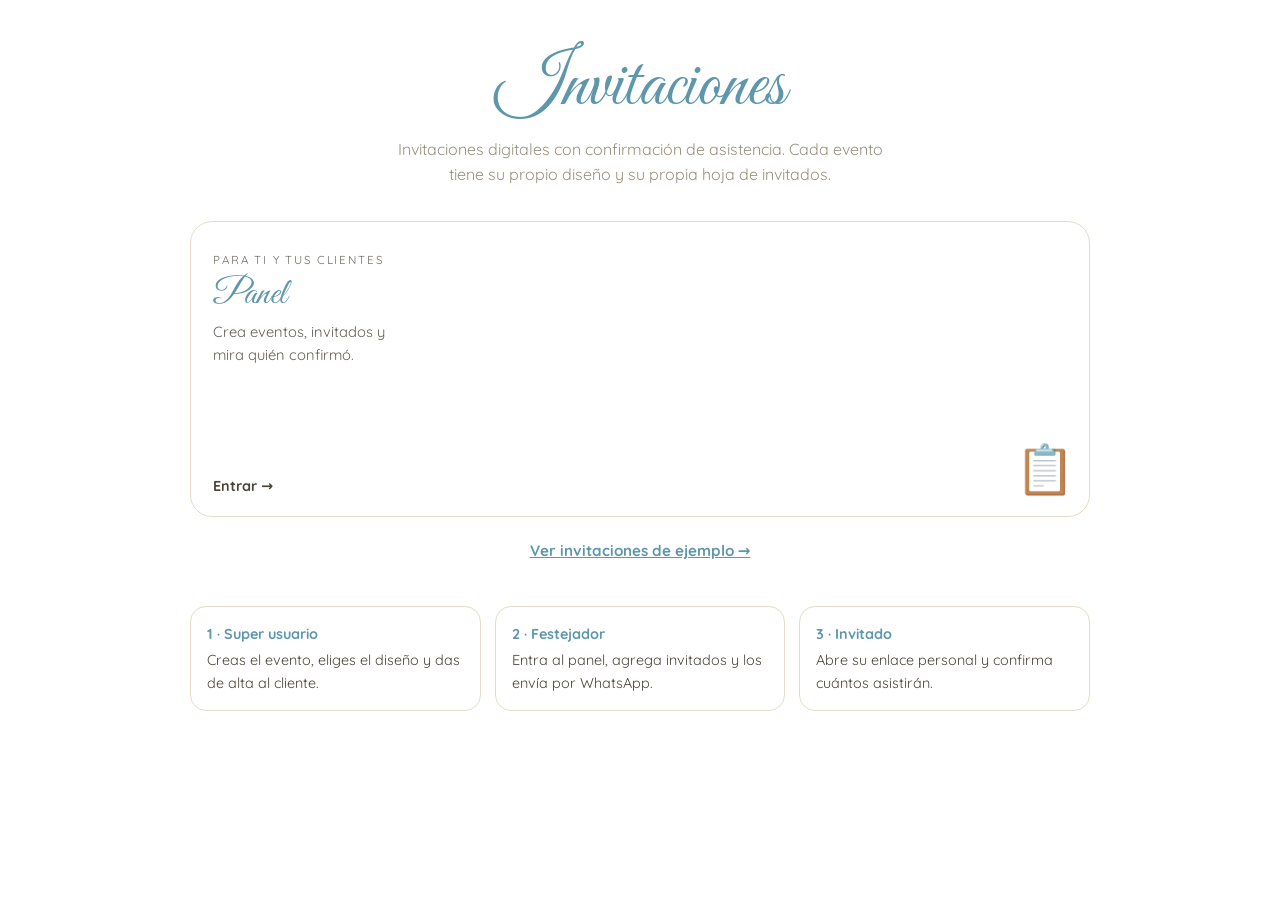
==== docs/index.html @ 1ba14daa "Add files via upload" ====
<!DOCTYPE html>
<html lang="es">
<head>
  <meta charset="utf-8">
  <meta name="viewport" content="width=device-width, initial-scale=1">
  <title>Invitaciones digitales</title>
  <link rel="stylesheet" href="https://fonts.googleapis.com/css2?family=Quicksand:wght@400;500;700&family=Great+Vibes&family=Baloo+2:wght@800&family=Bangers&family=Pacifico&family=Great+Vibes&family=Cormorant+Garamond:wght@600&family=Pinyon+Script&family=Allura&display=swap">
  <style>
    body { margin: 0; font: 16px/1.55 'Quicksand', system-ui, sans-serif; color: #4a443b; background: #ffffff; }
    .wrap { max-width: 900px; margin: 0 auto; padding: 48px 20px 60px; text-align: center; }
    h1 { font-family: 'Great Vibes', cursive; font-weight: 400; font-size: clamp(3rem, 10vw, 4.6rem); color: #5e97ab; margin: 0; line-height: 1.1; }
    .sub { color: #9a907f; max-width: 52ch; margin: 8px auto 34px; }
    .cards { display: grid; grid-template-columns: repeat(auto-fit, minmax(240px, 1fr)); gap: 18px; text-align: left; }
    .demo { display: block; border-radius: 22px; padding: 24px 22px 60px; text-decoration: none; color: inherit; min-height: 210px; position: relative; overflow: hidden; transition: transform .2s, box-shadow .2s; }
    .demo:hover { transform: translateY(-4px); box-shadow: 0 20px 40px -24px rgba(0,0,0,.45); }
    .demo small { text-transform: uppercase; letter-spacing: .16em; font-size: .72rem; opacity: .8; }
    .demo .n { display: block; margin: 6px 0 6px; font-size: 2.3rem; line-height: 1.05; }
    .demo p { margin: 0; opacity: .85; font-size: .92rem; max-width: 22ch; }
    .demo .go { position: absolute; left: 22px; bottom: 18px; font-weight: 700; font-size: .9rem; }
    .demo .em { position: absolute; right: 14px; bottom: 10px; font-size: 48px; opacity: .9; }
    .space { background: linear-gradient(160deg, #7b48e0, #3d1d8a); color: #fff; }
    .space .n { font-family: 'Bangers', sans-serif; letter-spacing: 1px; color: #ffd23f; text-shadow: 3px 3px 0 #1b1340; }
    .garden { background: linear-gradient(160deg, #fff4f1, #f3e6fb); color: #5b4152; border: 2px solid #f6d6e2; }
    .garden .n { font-family: 'Pacifico', cursive; color: #d4648f; font-weight: 400; }
    .xv { background: linear-gradient(160deg, #fffaf7, #f6e1dc); color: #4b3a36; border: 1px solid #ead8c6; }
    .xv .n { font-family: 'Great Vibes', cursive; font-weight: 400; color: #b98a3c; font-size: 3rem; }
    .bodac { background: linear-gradient(160deg, #fbf8f2, #e9e6d8); color: #2f3a2c; border: 1px solid #e6dfcf; }
    .bodac .n { font-family: 'Allura', cursive; font-weight: 400; color: #1f2f4d; font-size: 2.6rem; }
    .panel { background: #ffffff; border: 1px solid #e7dcc8; }
    .panel .n { font-family: 'Great Vibes', cursive; color: #5e97ab; font-weight: 400; }
    .demo-link { margin: 22px 0 0; font-size: .95rem; color: #9a907f; }
    .demo-link a { color: #5e97ab; font-weight: 700; }
    .azul { background: linear-gradient(160deg, #ffffff, #e3ecf7); color: #3f5f8f; border: 1px solid #d6e2f0; }
    .azul .n { font-family: 'Pinyon Script', cursive; font-weight: 400; color: #5b7fb5; font-size: 2.9rem; }
    .how { margin-top: 44px; display: grid; grid-template-columns: repeat(auto-fit, minmax(240px, 1fr)); gap: 14px; text-align: left; }
    .how div { background: #ffffff; border: 1px solid #e7dcc8; border-radius: 16px; padding: 16px; font-size: .9rem; }
    .how b { display: block; color: #5e97ab; margin-bottom: 4px; }
  </style>
</head>
<body>
  <div class="wrap">
    <h1>Invitaciones</h1>
    <p class="sub">Invitaciones digitales con confirmación de asistencia. Cada evento tiene su propio diseño y su propia hoja de invitados.</p>
    <div class="cards">
      <a class="demo space" id="dMateo"><small>Demo · cumpleaños niño</small><span class="n">Mateo · 6</span><p>Estilo cómic: el festejado es el héroe, con sus fotos y credencial QR.</p><span class="go">Ver invitación →</span><span class="em">⚡</span></a>
      <a class="demo garden" id="dVale"><small>Demo · cumpleaños niña</small><span class="n">Valentina · 4</span><p>Jardín de mariposas con flores y pétalos animados.</p><span class="go">Ver invitación →</span><span class="em">🦋</span></a>
      <a class="demo xv" id="dSofia"><small>Demo · XV años</small><span class="n">Sofía Valeria</span><p>Rosa y oro, con fotos, música, padrinos, misa y recepción con croquis.</p><span class="go">Ver invitación →</span><span class="em">👑</span></a>
      <a class="demo azul" id="dCamila"><small>Demo · XV años</small><span class="n">Camila Renata</span><p>Sobre con sello de cera, fotos, pase con QR y lluvia de sobres.</p><span class="go">Ver invitación →</span><span class="em">💙</span></a>
      <a class="demo bodac" id="dBoda"><small>Demo · boda</small><span class="n">Andrea & Rodrigo</span><p>Jardín al atardecer: fotos a pantalla completa, nuestra historia y música.</p><span class="go">Ver invitación →</span><span class="em">💍</span></a>
      <a class="demo panel" href="panel.html"><small>Para ti y tus clientes</small><span class="n">Panel</span><p>Crea eventos, invitados y mira quién confirmó.</p><span class="go">Entrar →</span><span class="em">📋</span></a>
    </div>
    <p class="demo-link" id="demoLink"></p>
    <div class="how">
      <div><b>1 · Super usuario</b>Creas el evento, eliges el diseño y das de alta al cliente.</div>
      <div><b>2 · Festejador</b>Entra al panel, agrega invitados y los envía por WhatsApp.</div>
      <div><b>3 · Invitado</b>Abre su enlace personal y confirma cuántos asistirán.</div>
    </div>
  </div>
  <script src="js/config.js"></script>
  <script src="js/common.js"></script>
  <script src="js/api.js"></script>
  <script>
    // Las tarjetas demo solo funcionan en modo demo (sin API_URL). Con tu servidor real se ocultan;
    // si luego quieres mostrar ejemplos reales, cambia estos IDs/tokens por los de tus propios eventos.
    if (!API.isDemo) ['dMateo', 'dVale', 'dSofia', 'dCamila', 'dBoda'].forEach(id => document.getElementById(id).style.display = 'none');
    else document.querySelector('.panel').href = API.link('panel.html');
    document.getElementById('demoLink').innerHTML = API.isDemo
      ? (API.forcedDemo ? 'Estás viendo los ejemplos · <a href="./">Salir del demo</a>' : '')
      : '<a href="?demo=1">Ver invitaciones de ejemplo →</a>';
    document.getElementById('dMateo').href = U.inviteUrl('mateo-6', 'Tz4hQ8nLs3Ve');
    document.getElementById('dVale').href = U.inviteUrl('valentina-4', 'Jm4pXc7wRd2N');
    document.getElementById('dSofia').href = U.inviteUrl('sofia-xv', 'Xv3dLw9sTe4K');
    document.getElementById('dCamila').href = U.inviteUrl('camila-xv', 'Az4mQr8tLp2W');
    document.getElementById('dBoda').href = U.inviteUrl('andrea-rodrigo', 'Bd5kRt8mWq3Z');
  </script>
</body>
</html>
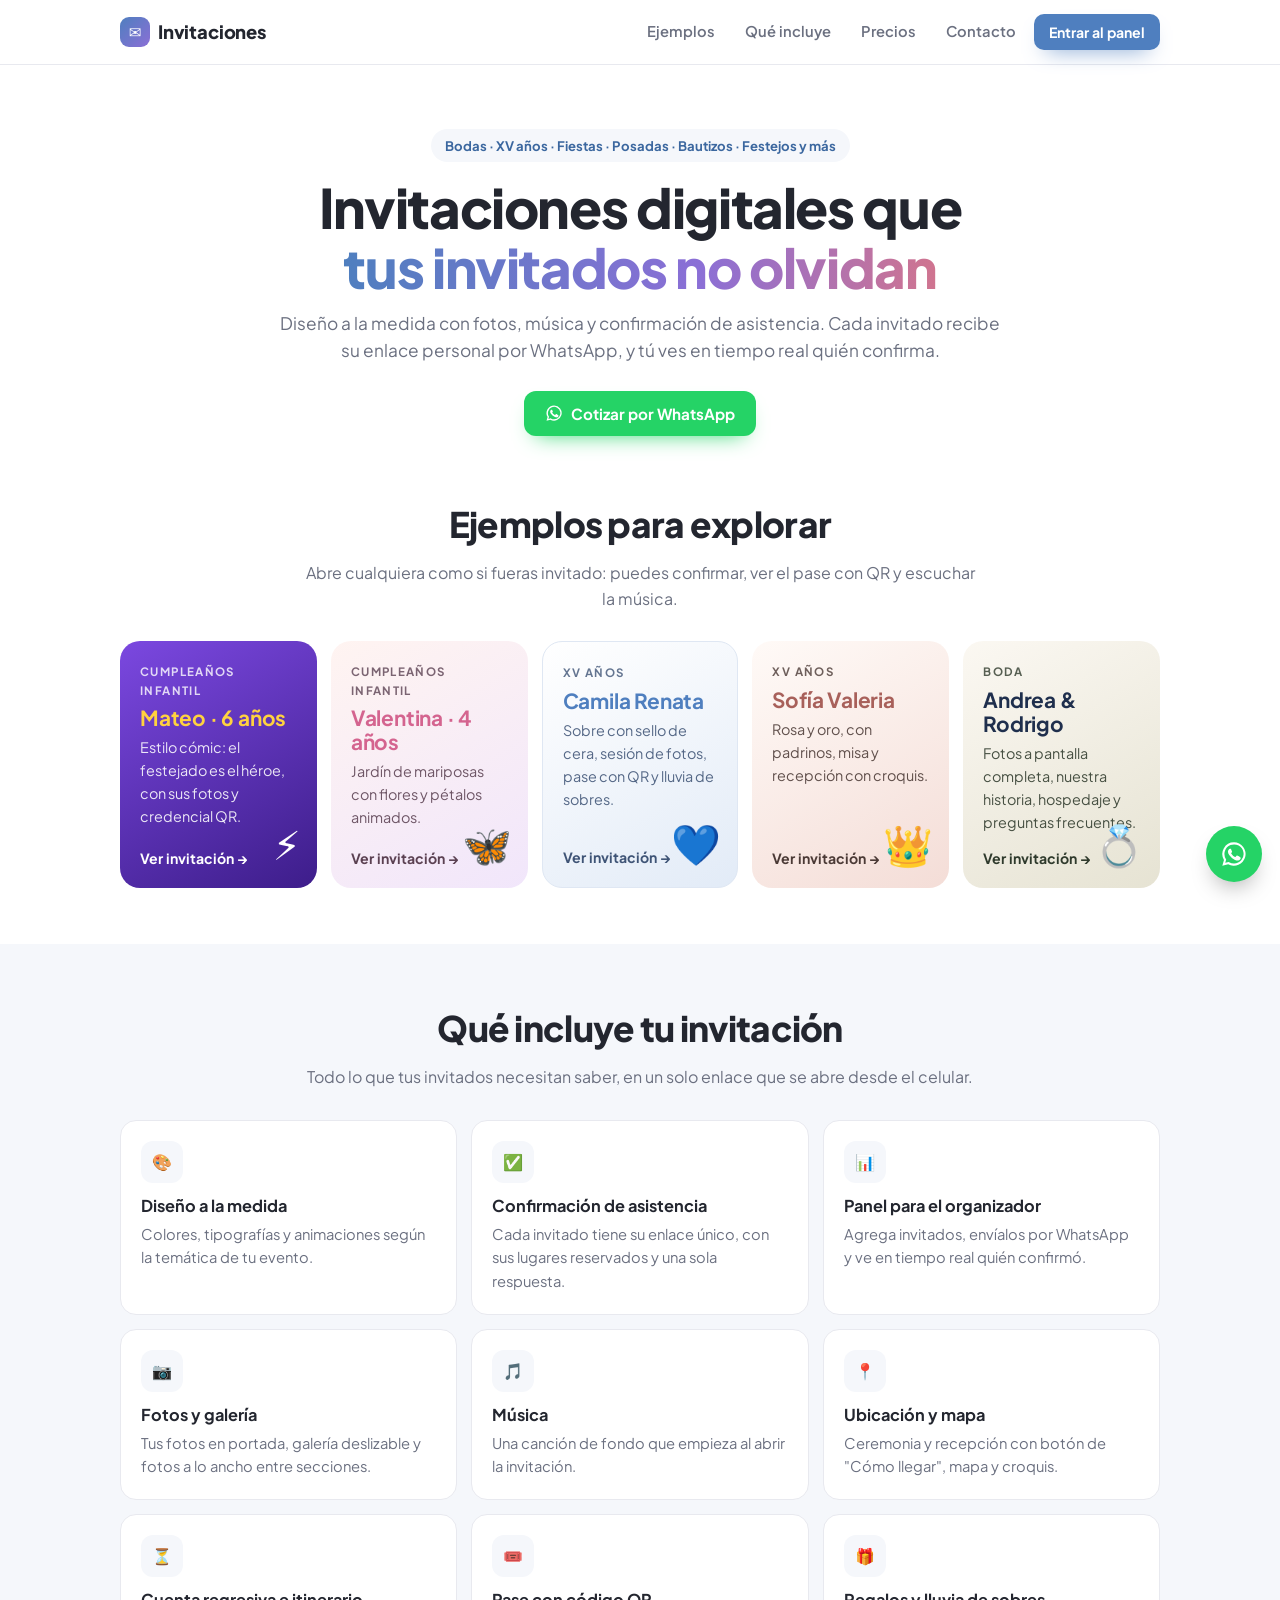
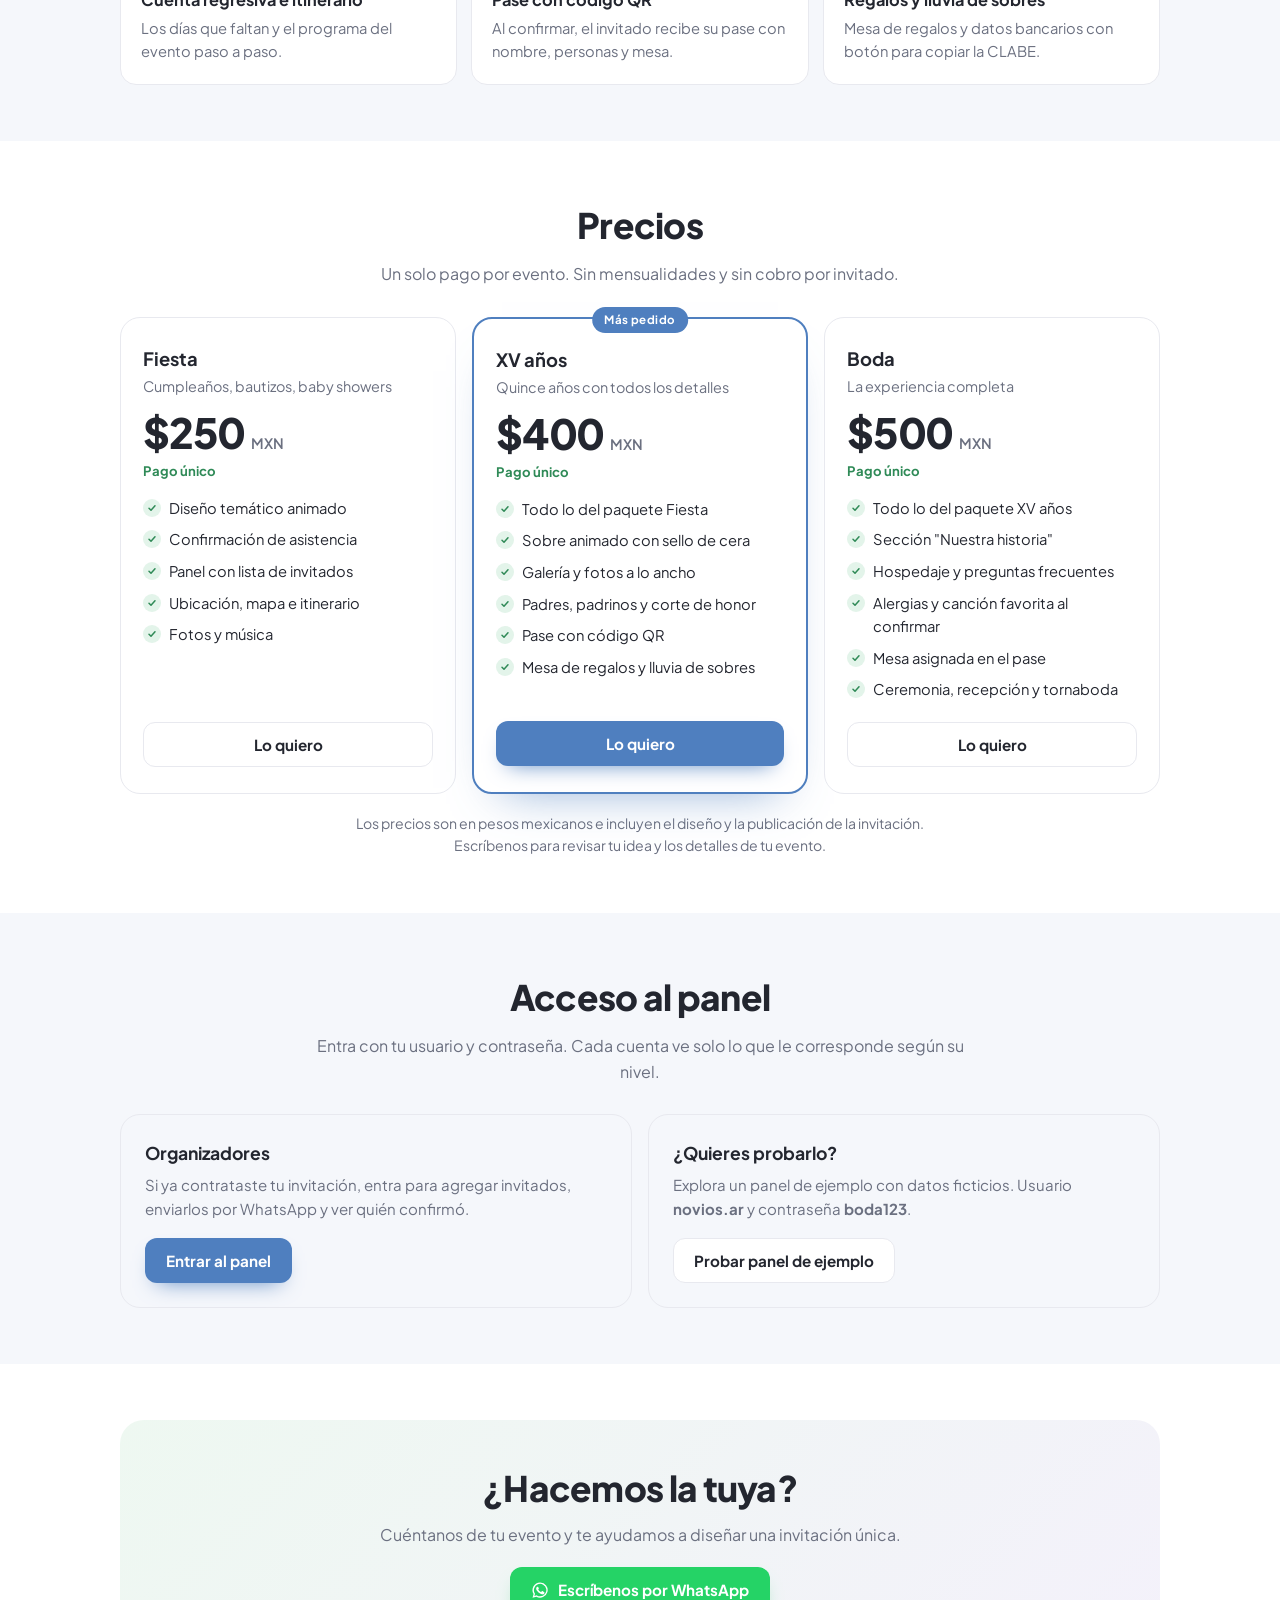
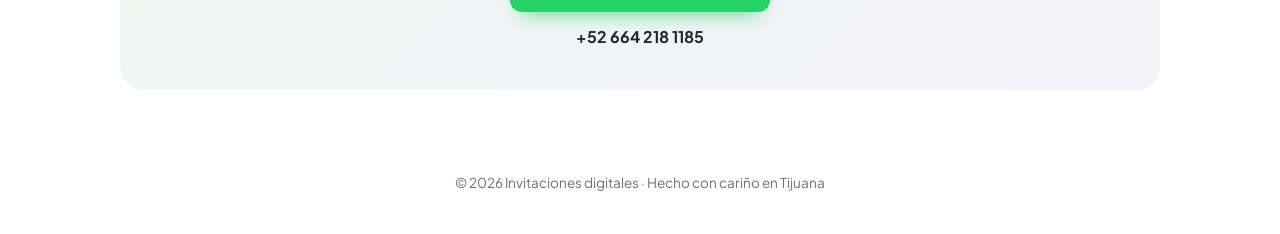
==== commit e33a3027: "Add files via upload" ====
--- a/docs/index.html
+++ b/docs/index.html
@@ -4,74 +4,273 @@
   <meta charset="utf-8">
   <meta name="viewport" content="width=device-width, initial-scale=1">
   <title>Invitaciones digitales</title>
-  <link rel="stylesheet" href="https://fonts.googleapis.com/css2?family=Quicksand:wght@400;500;700&family=Great+Vibes&family=Baloo+2:wght@800&family=Bangers&family=Pacifico&family=Great+Vibes&family=Cormorant+Garamond:wght@600&family=Pinyon+Script&family=Allura&display=swap">
+  <meta name="description" content="Invitaciones digitales para bodas, XV años y fiestas, con confirmación de asistencia, música, fotos y pase con QR.">
+  <link rel="preconnect" href="https://fonts.googleapis.com">
+  <link rel="preconnect" href="https://fonts.gstatic.com" crossorigin>
+  <link rel="stylesheet" href="https://fonts.googleapis.com/css2?family=Plus+Jakarta+Sans:wght@400;500;600;700;800&display=swap">
   <style>
-    body { margin: 0; font: 16px/1.55 'Quicksand', system-ui, sans-serif; color: #4a443b; background: #ffffff; }
-    .wrap { max-width: 900px; margin: 0 auto; padding: 48px 20px 60px; text-align: center; }
-    h1 { font-family: 'Great Vibes', cursive; font-weight: 400; font-size: clamp(3rem, 10vw, 4.6rem); color: #5e97ab; margin: 0; line-height: 1.1; }
-    .sub { color: #9a907f; max-width: 52ch; margin: 8px auto 34px; }
-    .cards { display: grid; grid-template-columns: repeat(auto-fit, minmax(240px, 1fr)); gap: 18px; text-align: left; }
-    .demo { display: block; border-radius: 22px; padding: 24px 22px 60px; text-decoration: none; color: inherit; min-height: 210px; position: relative; overflow: hidden; transition: transform .2s, box-shadow .2s; }
-    .demo:hover { transform: translateY(-4px); box-shadow: 0 20px 40px -24px rgba(0,0,0,.45); }
-    .demo small { text-transform: uppercase; letter-spacing: .16em; font-size: .72rem; opacity: .8; }
-    .demo .n { display: block; margin: 6px 0 6px; font-size: 2.3rem; line-height: 1.05; }
-    .demo p { margin: 0; opacity: .85; font-size: .92rem; max-width: 22ch; }
-    .demo .go { position: absolute; left: 22px; bottom: 18px; font-weight: 700; font-size: .9rem; }
-    .demo .em { position: absolute; right: 14px; bottom: 10px; font-size: 48px; opacity: .9; }
-    .space { background: linear-gradient(160deg, #7b48e0, #3d1d8a); color: #fff; }
-    .space .n { font-family: 'Bangers', sans-serif; letter-spacing: 1px; color: #ffd23f; text-shadow: 3px 3px 0 #1b1340; }
-    .garden { background: linear-gradient(160deg, #fff4f1, #f3e6fb); color: #5b4152; border: 2px solid #f6d6e2; }
-    .garden .n { font-family: 'Pacifico', cursive; color: #d4648f; font-weight: 400; }
-    .xv { background: linear-gradient(160deg, #fffaf7, #f6e1dc); color: #4b3a36; border: 1px solid #ead8c6; }
-    .xv .n { font-family: 'Great Vibes', cursive; font-weight: 400; color: #b98a3c; font-size: 3rem; }
-    .bodac { background: linear-gradient(160deg, #fbf8f2, #e9e6d8); color: #2f3a2c; border: 1px solid #e6dfcf; }
-    .bodac .n { font-family: 'Allura', cursive; font-weight: 400; color: #1f2f4d; font-size: 2.6rem; }
-    .panel { background: #ffffff; border: 1px solid #e7dcc8; }
-    .panel .n { font-family: 'Great Vibes', cursive; color: #5e97ab; font-weight: 400; }
-    .demo-link { margin: 22px 0 0; font-size: .95rem; color: #9a907f; }
-    .demo-link a { color: #5e97ab; font-weight: 700; }
-    .azul { background: linear-gradient(160deg, #ffffff, #e3ecf7); color: #3f5f8f; border: 1px solid #d6e2f0; }
-    .azul .n { font-family: 'Pinyon Script', cursive; font-weight: 400; color: #5b7fb5; font-size: 2.9rem; }
-    .how { margin-top: 44px; display: grid; grid-template-columns: repeat(auto-fit, minmax(240px, 1fr)); gap: 14px; text-align: left; }
-    .how div { background: #ffffff; border: 1px solid #e7dcc8; border-radius: 16px; padding: 16px; font-size: .9rem; }
-    .how b { display: block; color: #5e97ab; margin-bottom: 4px; }
+    :root { --ink: #23262f; --muted: #6b7080; --line: #e8e9ef; --brand: #4f7fbf; --brand-d: #3b679f; --soft: #f5f7fb; --wa: #25d366; --wa-d: #1da851; }
+    * { box-sizing: border-box; }
+    html { scroll-behavior: smooth; }
+    body { margin: 0; font: 16px/1.6 'Plus Jakarta Sans', system-ui, sans-serif; color: var(--ink); background: #fff; }
+    a { color: inherit; }
+    .wrap { max-width: 1080px; margin: 0 auto; padding: 0 20px; }
+    .ico { width: 1.2em; height: 1.2em; flex: none; }
+
+    /* Barra superior */
+    .nav { position: sticky; top: 0; z-index: 10; background: rgba(255,255,255,.92); -webkit-backdrop-filter: blur(8px); backdrop-filter: blur(8px); border-bottom: 1px solid var(--line); }
+    .nav .wrap { display: flex; align-items: center; justify-content: space-between; gap: 12px; height: 64px; }
+    .logo { font-weight: 800; font-size: 1.15rem; letter-spacing: -.01em; text-decoration: none; display: flex; align-items: center; gap: 8px; }
+    .logo i { width: 30px; height: 30px; border-radius: 9px; background: linear-gradient(135deg, #4f7fbf, #8b6fd6); display: grid; place-items: center; color: #fff; font-style: normal; font-size: .95rem; }
+    .nav-links { display: flex; align-items: center; gap: 6px; }
+    .nav-links a.txt { padding: 8px 12px; text-decoration: none; color: var(--muted); font-weight: 600; font-size: .92rem; border-radius: 10px; }
+    .nav-links a.txt:hover { color: var(--ink); background: var(--soft); }
+
+    .btn { display: inline-flex; align-items: center; justify-content: center; gap: 8px; padding: 12px 20px; border-radius: 12px; font: 700 .95rem 'Plus Jakarta Sans', sans-serif; text-decoration: none; border: 1.5px solid transparent; cursor: pointer; transition: transform .15s, background .2s, box-shadow .2s; white-space: nowrap; }
+    .btn:hover { transform: translateY(-1px); }
+    .btn.primary { background: var(--brand); color: #fff; box-shadow: 0 10px 22px -12px var(--brand); }
+    .btn.primary:hover { background: var(--brand-d); }
+    .btn.line { border-color: var(--line); background: #fff; color: var(--ink); }
+    .btn.line:hover { border-color: #cfd3de; }
+    .btn.wa { background: var(--wa); color: #fff; box-shadow: 0 10px 22px -12px var(--wa); }
+    .btn.wa:hover { background: var(--wa-d); }
+    .btn.sm { padding: 8px 14px; font-size: .88rem; border-radius: 10px; }
+
+    /* Hero */
+    .hero { padding: 64px 0 40px; text-align: center; }
+    .pill { display: inline-block; padding: 6px 14px; border-radius: 999px; background: var(--soft); color: var(--brand-d); font-weight: 700; font-size: .82rem; }
+    h1 { margin: 16px auto 12px; max-width: 18ch; font-size: clamp(2.1rem, 6vw, 3.4rem); line-height: 1.1; letter-spacing: -.025em; font-weight: 800; }
+    h1 span { background: linear-gradient(90deg, #4f7fbf, #8b6fd6 60%, #d0748f); -webkit-background-clip: text; background-clip: text; color: transparent; }
+    .lead { max-width: 56ch; margin: 0 auto; color: var(--muted); font-size: 1.08rem; }
+    .hero-cta { display: flex; gap: 10px; justify-content: center; flex-wrap: wrap; margin-top: 26px; }
+
+    section { padding: 56px 0; }
+    .sec-head { text-align: center; margin-bottom: 30px; }
+    h2 { margin: 0 0 8px; font-size: clamp(1.6rem, 4vw, 2.2rem); letter-spacing: -.02em; font-weight: 800; }
+    .sec-head p { margin: 0 auto; max-width: 56ch; color: var(--muted); }
+
+    /* Demos */
+    .demos { display: grid; grid-template-columns: repeat(5, 1fr); gap: 14px; }
+    .demo { position: relative; display: flex; flex-direction: column; min-height: 200px; padding: 22px 20px 54px; border-radius: 20px; text-decoration: none; overflow: hidden; transition: transform .2s, box-shadow .2s; }
+    .demo:hover { transform: translateY(-4px); box-shadow: 0 20px 40px -26px rgba(0,0,0,.45); }
+    .demo small { font-weight: 700; font-size: .72rem; text-transform: uppercase; letter-spacing: .12em; opacity: .8; }
+    .demo b { display: block; margin: 6px 0 6px; font-size: 1.3rem; line-height: 1.15; letter-spacing: -.01em; }
+    .demo p { margin: 0; font-size: .9rem; opacity: .88; max-width: 24ch; }
+    .demo .go { position: absolute; left: 20px; bottom: 18px; font-weight: 700; font-size: .88rem; }
+    .demo .em { position: absolute; right: 16px; bottom: 12px; font-size: 40px; }
+    .d1 { background: linear-gradient(150deg, #7b48e0, #3d1d8a); color: #fff; }
+    .d1 b { color: #ffd23f; }
+    .d2 { background: linear-gradient(150deg, #fff4f1, #f1e6fb); color: #5b4152; }
+    .d2 b { color: #d4648f; }
+    .d3 { background: linear-gradient(150deg, #fffaf7, #f4ddd7); color: #4b3a36; }
+    .d3 b { color: #a8605a; }
+    .d4 { background: linear-gradient(150deg, #ffffff, #e2ebf7); color: #3f5476; border: 1px solid #dfe7f3; }
+    .d4 b { color: #4f7fbf; }
+    .d5 { background: linear-gradient(150deg, #fbf8f2, #e6e3d3); color: #2f3a2c; }
+    .d5 b { color: #1f2f4d; }
+
+    /* Qué incluye */
+    .feats { display: grid; grid-template-columns: repeat(3, 1fr); gap: 14px; }
+    .feat { padding: 20px; border: 1px solid var(--line); border-radius: 16px; background: #fff; }
+    .feat .fi { width: 42px; height: 42px; border-radius: 12px; display: grid; place-items: center; background: var(--soft); color: var(--brand); margin-bottom: 10px; }
+    .feat h3 { margin: 0 0 4px; font-size: 1.02rem; }
+    .feat p { margin: 0; color: var(--muted); font-size: .92rem; }
+
+    /* Precios */
+    .bg-soft { background: var(--soft); }
+    .plans { display: grid; grid-template-columns: repeat(auto-fit, minmax(250px, 1fr)); gap: 16px; align-items: stretch; }
+    .plan { display: flex; flex-direction: column; padding: 26px 22px; border-radius: 20px; background: #fff; border: 1px solid var(--line); position: relative; }
+    .plan.hl { border: 2px solid var(--brand); box-shadow: 0 24px 46px -30px rgba(79,127,191,.7); }
+    .tag { position: absolute; top: -12px; left: 50%; transform: translateX(-50%); background: var(--brand); color: #fff; font-size: .72rem; font-weight: 700; padding: 4px 12px; border-radius: 999px; letter-spacing: .04em; }
+    .plan h3 { margin: 0; font-size: 1.15rem; }
+    .plan .for { margin: 2px 0 14px; color: var(--muted); font-size: .9rem; }
+    .price { font-size: 2.6rem; font-weight: 800; letter-spacing: -.03em; line-height: 1; }
+    .price small { font-size: .9rem; font-weight: 600; color: var(--muted); letter-spacing: 0; }
+    .once { margin: 6px 0 16px; font-size: .82rem; font-weight: 700; color: #2f8a57; }
+    .plan ul { list-style: none; margin: 0 0 20px; padding: 0; display: grid; gap: 8px; font-size: .92rem; }
+    .plan li { display: flex; gap: 8px; align-items: flex-start; }
+    .plan li::before { content: ''; flex: none; width: 18px; height: 18px; margin-top: 2px; border-radius: 50%; background: #e3f4ea url("data:image/svg+xml,%3Csvg xmlns='http://www.w3.org/2000/svg' viewBox='0 0 24 24'%3E%3Cpath d='M6 12.5l4 4 8-9' fill='none' stroke='%232f8a57' stroke-width='3' stroke-linecap='round' stroke-linejoin='round'/%3E%3C/svg%3E") center/12px no-repeat; }
+    .plan .btn { margin-top: auto; }
+    .note { margin: 18px auto 0; max-width: 64ch; text-align: center; color: var(--muted); font-size: .88rem; }
+
+    /* Acceso */
+    .access { display: grid; grid-template-columns: 1fr 1fr; gap: 16px; }
+    .acc { padding: 24px; border-radius: 20px; border: 1px solid var(--line); }
+    .acc h3 { margin: 0 0 6px; font-size: 1.1rem; }
+    .acc p { margin: 0 0 16px; color: var(--muted); font-size: .94rem; }
+    .acc .row { display: flex; gap: 8px; flex-wrap: wrap; }
+
+    /* Contacto */
+    .contact { text-align: center; padding: 40px 24px; border-radius: 24px; background: linear-gradient(135deg, #eef8f1, #f4f1fb); }
+    .contact h2 { margin-bottom: 6px; }
+    .contact p { margin: 0 auto 20px; max-width: 48ch; color: var(--muted); }
+    .phone { display: block; margin-top: 12px; font-weight: 700; color: var(--ink); text-decoration: none; }
+    .socials { display: flex; gap: 10px; justify-content: center; margin-top: 18px; }
+    .soc { width: 46px; height: 46px; border-radius: 14px; display: grid; place-items: center; background: #fff; border: 1px solid var(--line); color: var(--ink); transition: transform .15s; }
+    .soc:hover { transform: translateY(-2px); }
+    .soc .ico { width: 22px; height: 22px; }
+
+    footer { padding: 26px 0 40px; text-align: center; color: var(--muted); font-size: .85rem; }
+
+    .wa-float { position: fixed; right: 18px; bottom: 18px; z-index: 20; width: 56px; height: 56px; border-radius: 50%; display: grid; place-items: center; background: var(--wa); color: #fff; box-shadow: 0 12px 24px -10px rgba(0,0,0,.4); }
+    .wa-float .ico { width: 28px; height: 28px; }
+
+    @media (max-width: 980px) { .demos { grid-template-columns: repeat(3, 1fr); } }
+    @media (max-width: 820px) { .feats { grid-template-columns: repeat(2, 1fr); } }
+    @media (max-width: 640px) { .demos { grid-template-columns: repeat(2, 1fr); } .demos .demo:last-child { grid-column: 1 / -1; } }
+    @media (max-width: 520px) { .feats, .demos { grid-template-columns: 1fr; } .demo .em { font-size: 34px; } }
+    @media (max-width: 720px) {
+      .nav-links a.txt { display: none; }
+      .access { grid-template-columns: 1fr; }
+      .hero { padding-top: 44px; }
+    }
   </style>
 </head>
 <body>
-  <div class="wrap">
-    <h1>Invitaciones</h1>
-    <p class="sub">Invitaciones digitales con confirmación de asistencia. Cada evento tiene su propio diseño y su propia hoja de invitados.</p>
-    <div class="cards">
-      <a class="demo space" id="dMateo"><small>Demo · cumpleaños niño</small><span class="n">Mateo · 6</span><p>Estilo cómic: el festejado es el héroe, con sus fotos y credencial QR.</p><span class="go">Ver invitación →</span><span class="em">⚡</span></a>
-      <a class="demo garden" id="dVale"><small>Demo · cumpleaños niña</small><span class="n">Valentina · 4</span><p>Jardín de mariposas con flores y pétalos animados.</p><span class="go">Ver invitación →</span><span class="em">🦋</span></a>
-      <a class="demo xv" id="dSofia"><small>Demo · XV años</small><span class="n">Sofía Valeria</span><p>Rosa y oro, con fotos, música, padrinos, misa y recepción con croquis.</p><span class="go">Ver invitación →</span><span class="em">👑</span></a>
-      <a class="demo azul" id="dCamila"><small>Demo · XV años</small><span class="n">Camila Renata</span><p>Sobre con sello de cera, fotos, pase con QR y lluvia de sobres.</p><span class="go">Ver invitación →</span><span class="em">💙</span></a>
-      <a class="demo bodac" id="dBoda"><small>Demo · boda</small><span class="n">Andrea & Rodrigo</span><p>Jardín al atardecer: fotos a pantalla completa, nuestra historia y música.</p><span class="go">Ver invitación →</span><span class="em">💍</span></a>
-      <a class="demo panel" href="panel.html"><small>Para ti y tus clientes</small><span class="n">Panel</span><p>Crea eventos, invitados y mira quién confirmó.</p><span class="go">Entrar →</span><span class="em">📋</span></a>
+  <header class="nav">
+    <div class="wrap">
+      <a class="logo" href="#"><i>✉</i> Invitaciones</a>
+      <nav class="nav-links">
+        <a class="txt" href="#demos">Ejemplos</a>
+        <a class="txt" href="#incluye">Qué incluye</a>
+        <a class="txt" href="#precios">Precios</a>
+        <a class="txt" href="#contacto">Contacto</a>
+        <a class="btn primary sm" id="navPanel" href="panel.html">Entrar al panel</a>
+      </nav>
     </div>
-    <p class="demo-link" id="demoLink"></p>
-    <div class="how">
-      <div><b>1 · Super usuario</b>Creas el evento, eliges el diseño y das de alta al cliente.</div>
-      <div><b>2 · Festejador</b>Entra al panel, agrega invitados y los envía por WhatsApp.</div>
-      <div><b>3 · Invitado</b>Abre su enlace personal y confirma cuántos asistirán.</div>
-    </div>
-  </div>
+  </header>
+
+  <main>
+    <section class="hero">
+      <div class="wrap">
+        <span class="pill">Bodas · XV años · Fiestas · Posadas · Bautizos · Festejos y más</span>
+        <h1>Invitaciones digitales que <span>tus invitados no olvidan</span></h1>
+        <p class="lead">Diseño a la medida con fotos, música y confirmación de asistencia. Cada invitado recibe su enlace personal por WhatsApp, y tú ves en tiempo real quién confirma.</p>
+        <div class="hero-cta">
+          <a class="btn wa" data-wa="Hola, me interesa una invitación digital 💌"><svg class="ico" viewBox="0 0 24 24" fill="currentColor"><path d="M12 2a10 10 0 0 0-8.6 15.1L2 22l5-1.3A10 10 0 1 0 12 2zm0 18.2a8.2 8.2 0 0 1-4.2-1.2l-.3-.2-3 .8.8-2.9-.2-.3A8.2 8.2 0 1 1 12 20.2zm4.5-6.1c-.2-.1-1.5-.7-1.7-.8-.2-.1-.4-.1-.6.1l-.8 1c-.1.2-.3.2-.5.1a6.7 6.7 0 0 1-3.3-2.9c-.3-.4.2-.4.7-1.4.1-.2 0-.3 0-.4l-.8-1.8c-.2-.5-.4-.4-.6-.4h-.5a1 1 0 0 0-.7.3 3 3 0 0 0-.9 2.2 5.2 5.2 0 0 0 1.1 2.8 11.9 11.9 0 0 0 4.6 4c1.7.7 2.4.8 3.2.7a2.8 2.8 0 0 0 1.8-1.3 2.3 2.3 0 0 0 .2-1.3c-.1-.1-.2-.2-.5-.3z"/></svg> Cotizar por WhatsApp</a>
+        </div>
+      </div>
+    </section>
+
+    <section id="demos" style="padding-top:20px">
+      <div class="wrap">
+        <div class="sec-head"><h2>Ejemplos para explorar</h2><p>Abre cualquiera como si fueras invitado: puedes confirmar, ver el pase con QR y escuchar la música.</p></div>
+        <div class="demos">
+          <a class="demo d1" data-demo="mateo-6|Tz4hQ8nLs3Ve"><small>Cumpleaños infantil</small><b>Mateo · 6 años</b><p>Estilo cómic: el festejado es el héroe, con sus fotos y credencial QR.</p><span class="go">Ver invitación →</span><span class="em">⚡</span></a>
+          <a class="demo d2" data-demo="valentina-4|Jm4pXc7wRd2N"><small>Cumpleaños infantil</small><b>Valentina · 4 años</b><p>Jardín de mariposas con flores y pétalos animados.</p><span class="go">Ver invitación →</span><span class="em">🦋</span></a>
+          <a class="demo d4" data-demo="camila-xv|Az4mQr8tLp2W"><small>XV años</small><b>Camila Renata</b><p>Sobre con sello de cera, sesión de fotos, pase con QR y lluvia de sobres.</p><span class="go">Ver invitación →</span><span class="em">💙</span></a>
+          <a class="demo d3" data-demo="sofia-xv|Xv3dLw9sTe4K"><small>XV años</small><b>Sofía Valeria</b><p>Rosa y oro, con padrinos, misa y recepción con croquis.</p><span class="go">Ver invitación →</span><span class="em">👑</span></a>
+          <a class="demo d5" data-demo="andrea-rodrigo|Bd5kRt8mWq3Z"><small>Boda</small><b>Andrea & Rodrigo</b><p>Fotos a pantalla completa, nuestra historia, hospedaje y preguntas frecuentes.</p><span class="go">Ver invitación →</span><span class="em">💍</span></a>
+        </div>
+      </div>
+    </section>
+
+    <section id="incluye" class="bg-soft">
+      <div class="wrap">
+        <div class="sec-head"><h2>Qué incluye tu invitación</h2><p>Todo lo que tus invitados necesitan saber, en un solo enlace que se abre desde el celular.</p></div>
+        <div class="feats">
+          <div class="feat"><div class="fi">🎨</div><h3>Diseño a la medida</h3><p>Colores, tipografías y animaciones según la temática de tu evento.</p></div>
+          <div class="feat"><div class="fi">✅</div><h3>Confirmación de asistencia</h3><p>Cada invitado tiene su enlace único, con sus lugares reservados y una sola respuesta.</p></div>
+          <div class="feat"><div class="fi">📊</div><h3>Panel para el organizador</h3><p>Agrega invitados, envíalos por WhatsApp y ve en tiempo real quién confirmó.</p></div>
+          <div class="feat"><div class="fi">📷</div><h3>Fotos y galería</h3><p>Tus fotos en portada, galería deslizable y fotos a lo ancho entre secciones.</p></div>
+          <div class="feat"><div class="fi">🎵</div><h3>Música</h3><p>Una canción de fondo que empieza al abrir la invitación.</p></div>
+          <div class="feat"><div class="fi">📍</div><h3>Ubicación y mapa</h3><p>Ceremonia y recepción con botón de "Cómo llegar", mapa y croquis.</p></div>
+          <div class="feat"><div class="fi">⏳</div><h3>Cuenta regresiva e itinerario</h3><p>Los días que faltan y el programa del evento paso a paso.</p></div>
+          <div class="feat"><div class="fi">🎟️</div><h3>Pase con código QR</h3><p>Al confirmar, el invitado recibe su pase con nombre, personas y mesa.</p></div>
+          <div class="feat"><div class="fi">🎁</div><h3>Regalos y lluvia de sobres</h3><p>Mesa de regalos y datos bancarios con botón para copiar la CLABE.</p></div>
+        </div>
+      </div>
+    </section>
+
+    <section id="precios">
+      <div class="wrap">
+        <div class="sec-head"><h2>Precios</h2><p>Un solo pago por evento. Sin mensualidades y sin cobro por invitado.</p></div>
+        <div class="plans">
+          <div class="plan">
+            <h3>Fiesta</h3><p class="for">Cumpleaños, bautizos, baby showers</p>
+            <div class="price"><span data-price="fiesta">$250</span> <small>MXN</small></div><p class="once">Pago único</p>
+            <ul><li>Diseño temático animado</li><li>Confirmación de asistencia</li><li>Panel con lista de invitados</li><li>Ubicación, mapa e itinerario</li><li>Fotos y música</li></ul>
+            <a class="btn line" data-wa="Hola, me interesa una invitación digital para fiesta ($250) 🎉">Lo quiero</a>
+          </div>
+          <div class="plan hl">
+            <span class="tag">Más pedido</span>
+            <h3>XV años</h3><p class="for">Quince años con todos los detalles</p>
+            <div class="price"><span data-price="xv">$400</span> <small>MXN</small></div><p class="once">Pago único</p>
+            <ul><li>Todo lo del paquete Fiesta</li><li>Sobre animado con sello de cera</li><li>Galería y fotos a lo ancho</li><li>Padres, padrinos y corte de honor</li><li>Pase con código QR</li><li>Mesa de regalos y lluvia de sobres</li></ul>
+            <a class="btn primary" data-wa="Hola, me interesa una invitación digital de XV años ($400) 👑">Lo quiero</a>
+          </div>
+          <div class="plan">
+            <h3>Boda</h3><p class="for">La experiencia completa</p>
+            <div class="price"><span data-price="boda">$500</span> <small>MXN</small></div><p class="once">Pago único</p>
+            <ul><li>Todo lo del paquete XV años</li><li>Sección "Nuestra historia"</li><li>Hospedaje y preguntas frecuentes</li><li>Alergias y canción favorita al confirmar</li><li>Mesa asignada en el pase</li><li>Ceremonia, recepción y tornaboda</li></ul>
+            <a class="btn line" data-wa="Hola, me interesa una invitación digital de boda ($500) 💍">Lo quiero</a>
+          </div>
+        </div>
+        <p class="note">Los precios son en pesos mexicanos e incluyen el diseño y la publicación de la invitación. Escríbenos para revisar tu idea y los detalles de tu evento.</p>
+      </div>
+    </section>
+
+    <section class="bg-soft" id="acceso">
+      <div class="wrap">
+        <div class="sec-head"><h2>Acceso al panel</h2><p>Entra con tu usuario y contraseña. Cada cuenta ve solo lo que le corresponde según su nivel.</p></div>
+        <div class="access">
+          <div class="acc"><h3>Organizadores</h3><p>Si ya contrataste tu invitación, entra para agregar invitados, enviarlos por WhatsApp y ver quién confirmó.</p><div class="row"><a class="btn primary" id="accPanel" href="panel.html">Entrar al panel</a></div></div>
+          <div class="acc"><h3>¿Quieres probarlo?</h3><p>Explora un panel de ejemplo con datos ficticios. Usuario <b>novios.ar</b> y contraseña <b>boda123</b>.</p><div class="row"><a class="btn line" href="panel.html?demo=1">Probar panel de ejemplo</a></div></div>
+        </div>
+      </div>
+    </section>
+
+    <section id="contacto">
+      <div class="wrap">
+        <div class="contact">
+          <h2>¿Hacemos la tuya?</h2>
+          <p>Cuéntanos de tu evento y te ayudamos a diseñar una invitación única.</p>
+          <a class="btn wa" data-wa="Hola, quiero información sobre las invitaciones digitales 💌"><svg class="ico" viewBox="0 0 24 24" fill="currentColor"><path d="M12 2a10 10 0 0 0-8.6 15.1L2 22l5-1.3A10 10 0 1 0 12 2zm0 18.2a8.2 8.2 0 0 1-4.2-1.2l-.3-.2-3 .8.8-2.9-.2-.3A8.2 8.2 0 1 1 12 20.2zm4.5-6.1c-.2-.1-1.5-.7-1.7-.8-.2-.1-.4-.1-.6.1l-.8 1c-.1.2-.3.2-.5.1a6.7 6.7 0 0 1-3.3-2.9c-.3-.4.2-.4.7-1.4.1-.2 0-.3 0-.4l-.8-1.8c-.2-.5-.4-.4-.6-.4h-.5a1 1 0 0 0-.7.3 3 3 0 0 0-.9 2.2 5.2 5.2 0 0 0 1.1 2.8 11.9 11.9 0 0 0 4.6 4c1.7.7 2.4.8 3.2.7a2.8 2.8 0 0 0 1.8-1.3 2.3 2.3 0 0 0 .2-1.3c-.1-.1-.2-.2-.5-.3z"/></svg> Escríbenos por WhatsApp</a>
+          <a class="phone" id="phone"></a>
+          <div class="socials" id="socials"></div>
+        </div>
+      </div>
+    </section>
+  </main>
+
+  <footer><div class="wrap">© <span id="yr"></span> Invitaciones digitales · Hecho con cariño en Tijuana</div></footer>
+  <a class="wa-float" data-wa="Hola, me interesa una invitación digital 💌" aria-label="WhatsApp"><svg class="ico" viewBox="0 0 24 24" fill="currentColor"><path d="M12 2a10 10 0 0 0-8.6 15.1L2 22l5-1.3A10 10 0 1 0 12 2zm0 18.2a8.2 8.2 0 0 1-4.2-1.2l-.3-.2-3 .8.8-2.9-.2-.3A8.2 8.2 0 1 1 12 20.2zm4.5-6.1c-.2-.1-1.5-.7-1.7-.8-.2-.1-.4-.1-.6.1l-.8 1c-.1.2-.3.2-.5.1a6.7 6.7 0 0 1-3.3-2.9c-.3-.4.2-.4.7-1.4.1-.2 0-.3 0-.4l-.8-1.8c-.2-.5-.4-.4-.6-.4h-.5a1 1 0 0 0-.7.3 3 3 0 0 0-.9 2.2 5.2 5.2 0 0 0 1.1 2.8 11.9 11.9 0 0 0 4.6 4c1.7.7 2.4.8 3.2.7a2.8 2.8 0 0 0 1.8-1.3 2.3 2.3 0 0 0 .2-1.3c-.1-.1-.2-.2-.5-.3z"/></svg></a>
+
   <script src="js/config.js"></script>
-  <script src="js/common.js"></script>
-  <script src="js/api.js"></script>
   <script>
-    // Las tarjetas demo solo funcionan en modo demo (sin API_URL). Con tu servidor real se ocultan;
-    // si luego quieres mostrar ejemplos reales, cambia estos IDs/tokens por los de tus propios eventos.
-    if (!API.isDemo) ['dMateo', 'dVale', 'dSofia', 'dCamila', 'dBoda'].forEach(id => document.getElementById(id).style.display = 'none');
-    else document.querySelector('.panel').href = API.link('panel.html');
-    document.getElementById('demoLink').innerHTML = API.isDemo
-      ? (API.forcedDemo ? 'Estás viendo los ejemplos · <a href="./">Salir del demo</a>' : '')
-      : '<a href="?demo=1">Ver invitaciones de ejemplo →</a>';
-    document.getElementById('dMateo').href = U.inviteUrl('mateo-6', 'Tz4hQ8nLs3Ve');
-    document.getElementById('dVale').href = U.inviteUrl('valentina-4', 'Jm4pXc7wRd2N');
-    document.getElementById('dSofia').href = U.inviteUrl('sofia-xv', 'Xv3dLw9sTe4K');
-    document.getElementById('dCamila').href = U.inviteUrl('camila-xv', 'Az4mQr8tLp2W');
-    document.getElementById('dBoda').href = U.inviteUrl('andrea-rodrigo', 'Bd5kRt8mWq3Z');
+    (function () {
+      const C = window.APP_CONFIG || {}, K = C.CONTACTO || {}, P = C.PRECIOS || {};
+      const digits = String(K.whatsapp || '').replace(/\D/g, '');
+      // WhatsApp
+      document.querySelectorAll('[data-wa]').forEach(a => {
+        a.href = 'https://wa.me/' + digits + '?text=' + encodeURIComponent(a.dataset.wa);
+        a.target = '_blank'; a.rel = 'noopener';
+      });
+      const ph = document.getElementById('phone');
+      if (K.whatsapp) { ph.textContent = K.whatsapp; ph.href = 'https://wa.me/' + digits; ph.target = '_blank'; } else ph.remove();
+      // Precios
+      document.querySelectorAll('[data-price]').forEach(el => { const v = P[el.dataset.price]; if (v != null) el.textContent = '$' + v; });
+      // Redes
+      const icons = {
+        instagram: '<rect x="3" y="3" width="18" height="18" rx="5" fill="none" stroke="currentColor" stroke-width="2"/><circle cx="12" cy="12" r="4" fill="none" stroke="currentColor" stroke-width="2"/><circle cx="17.5" cy="6.5" r="1.2" fill="currentColor"/>',
+        tiktok: '<path d="M14 3h3a4.5 4.5 0 0 0 4 4v3a7.5 7.5 0 0 1-4-1.2V15a6 6 0 1 1-6-6v3.2A2.8 2.8 0 1 0 14 15z" fill="currentColor"/>',
+        facebook: '<path d="M14 8h3V4.5h-3A4 4 0 0 0 10 8.5V11H7.5v3.5H10V21h3.5v-6.5h3L17 11h-3.5V9a1 1 0 0 1 1-1z" fill="currentColor"/>',
+      };
+      const box = document.getElementById('socials');
+      ['instagram', 'tiktok', 'facebook'].forEach(n => {
+        if (!K[n]) return;
+        box.insertAdjacentHTML('beforeend', `<a class="soc" href="${K[n]}" target="_blank" rel="noopener" aria-label="${n}"><svg class="ico" viewBox="0 0 24 24">${icons[n]}</svg></a>`);
+      });
+      if (!box.children.length) box.remove();
+      // Demos: siempre en modo de ejemplo (no tocan la hoja de cálculo real)
+      document.querySelectorAll('[data-demo]').forEach(a => {
+        const [e, i] = a.dataset.demo.split('|');
+        a.href = 'invitacion.html?demo=1&e=' + encodeURIComponent(e) + '&i=' + encodeURIComponent(i);
+      });
+      // Si la portada se abre con ?demo=1, el botón del panel lleva al panel de ejemplo
+      if (new URLSearchParams(location.search).get('demo') === '1') ['navPanel', 'accPanel'].forEach(id => { document.getElementById(id).href = 'panel.html?demo=1'; });
+      document.getElementById('yr').textContent = new Date().getFullYear();
+    })();
   </script>
 </body>
 </html>
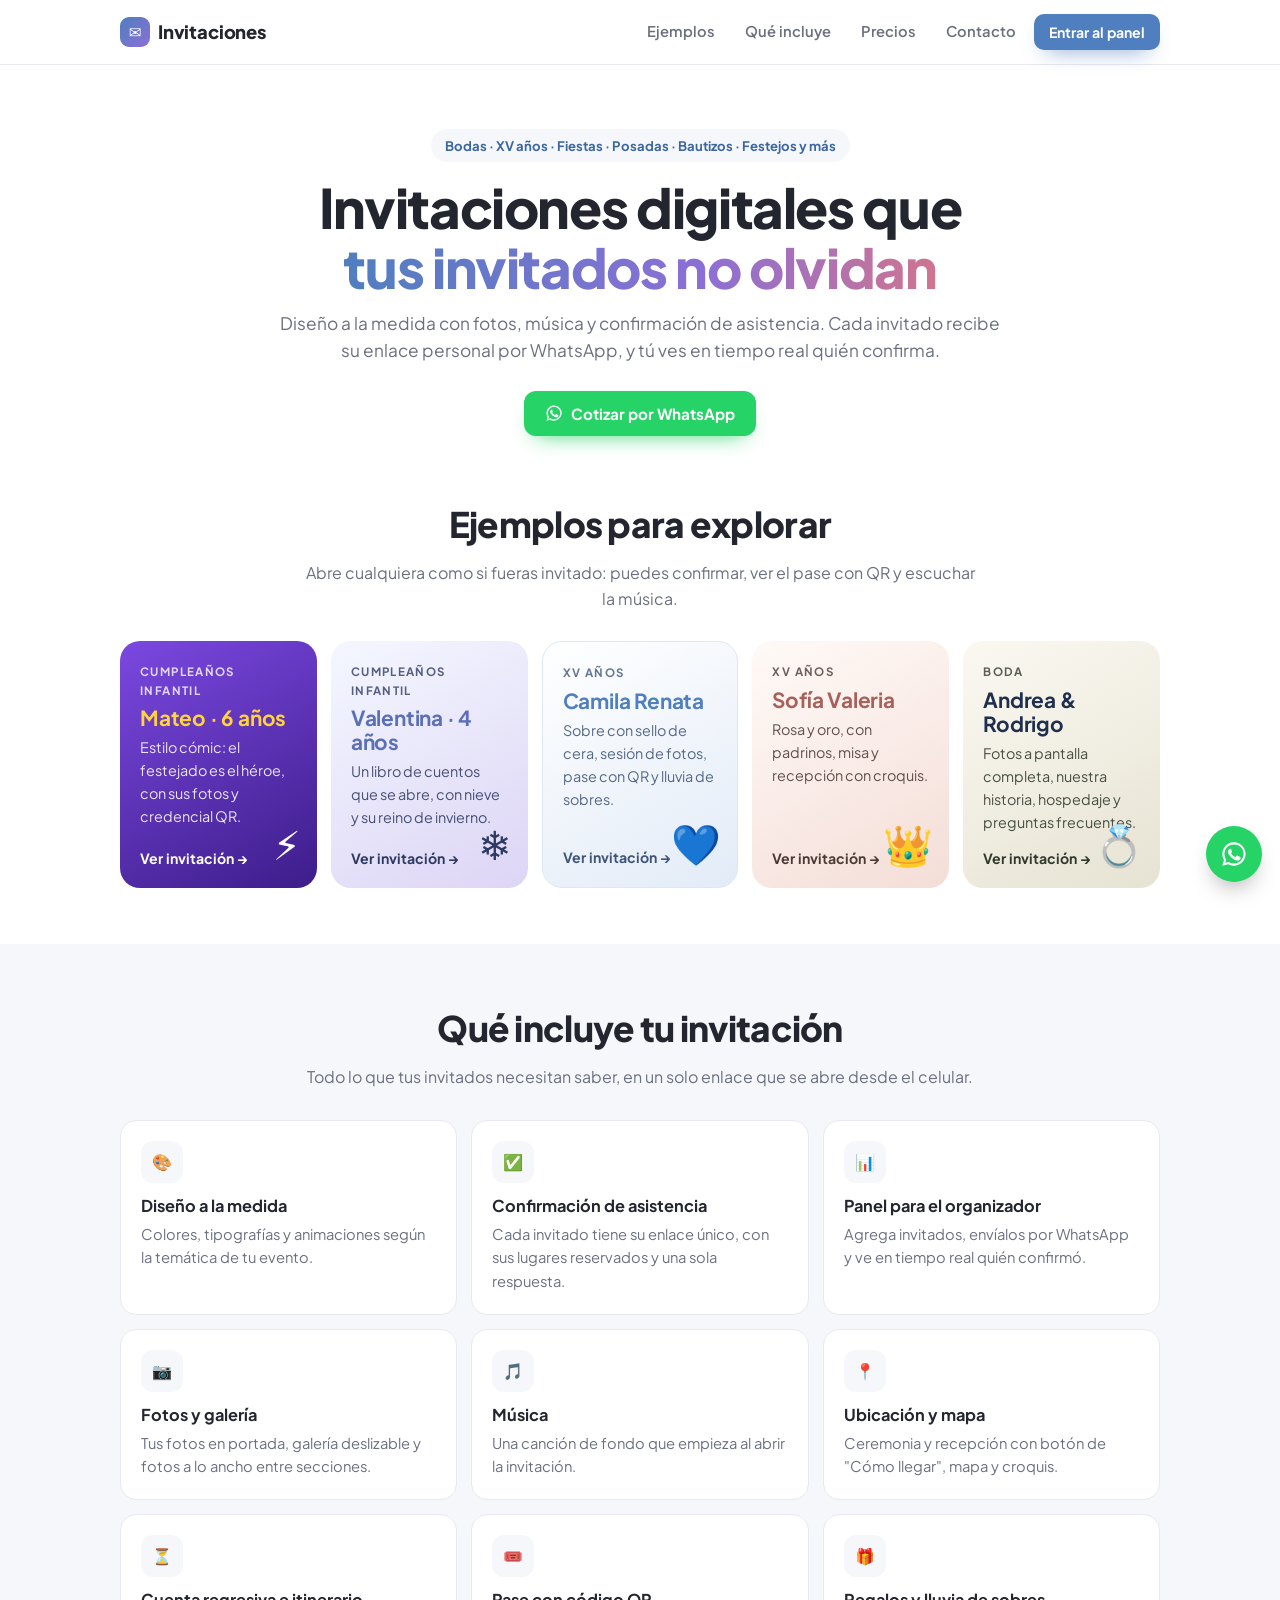
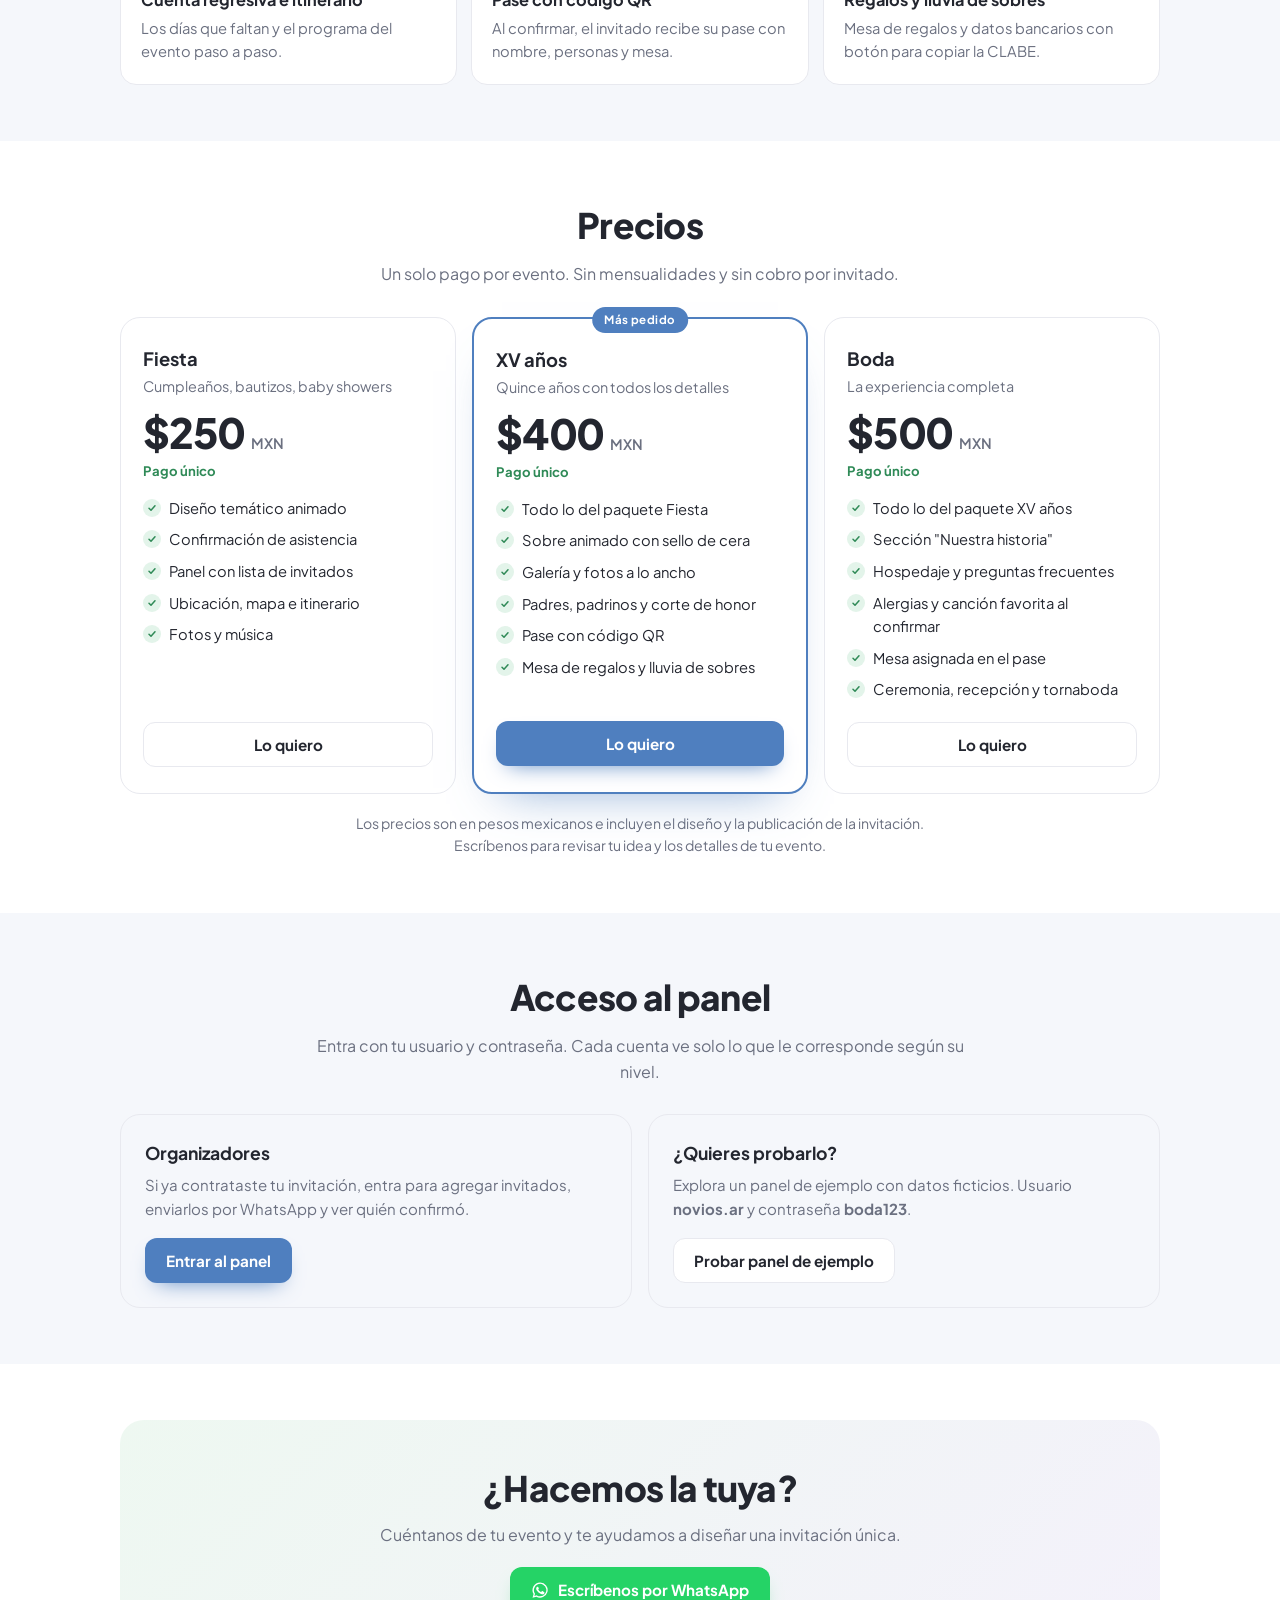
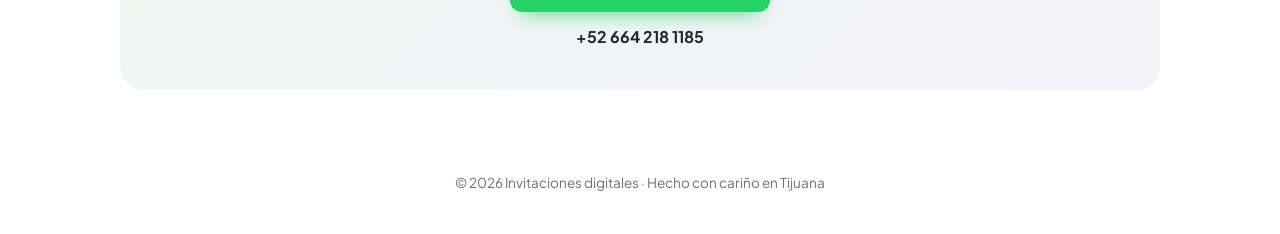
==== commit 9fd607c6: "Add files via upload" ====
--- a/docs/index.html
+++ b/docs/index.html
@@ -60,8 +60,8 @@
     .demo .em { position: absolute; right: 16px; bottom: 12px; font-size: 40px; }
     .d1 { background: linear-gradient(150deg, #7b48e0, #3d1d8a); color: #fff; }
     .d1 b { color: #ffd23f; }
-    .d2 { background: linear-gradient(150deg, #fff4f1, #f1e6fb); color: #5b4152; }
-    .d2 b { color: #d4648f; }
+    .d2 { background: linear-gradient(150deg, #f4f7ff, #ddd5f5); color: #2f3a63; }
+    .d2 b { color: #5b6fb8; }
     .d3 { background: linear-gradient(150deg, #fffaf7, #f4ddd7); color: #4b3a36; }
     .d3 b { color: #a8605a; }
     .d4 { background: linear-gradient(150deg, #ffffff, #e2ebf7); color: #3f5476; border: 1px solid #dfe7f3; }
@@ -157,7 +157,7 @@
         <div class="sec-head"><h2>Ejemplos para explorar</h2><p>Abre cualquiera como si fueras invitado: puedes confirmar, ver el pase con QR y escuchar la música.</p></div>
         <div class="demos">
           <a class="demo d1" data-demo="mateo-6|Tz4hQ8nLs3Ve"><small>Cumpleaños infantil</small><b>Mateo · 6 años</b><p>Estilo cómic: el festejado es el héroe, con sus fotos y credencial QR.</p><span class="go">Ver invitación →</span><span class="em">⚡</span></a>
-          <a class="demo d2" data-demo="valentina-4|Jm4pXc7wRd2N"><small>Cumpleaños infantil</small><b>Valentina · 4 años</b><p>Jardín de mariposas con flores y pétalos animados.</p><span class="go">Ver invitación →</span><span class="em">🦋</span></a>
+          <a class="demo d2" data-demo="valentina-4|Jm4pXc7wRd2N"><small>Cumpleaños infantil</small><b>Valentina · 4 años</b><p>Un libro de cuentos que se abre, con nieve y su reino de invierno.</p><span class="go">Ver invitación →</span><span class="em">❄️</span></a>
           <a class="demo d4" data-demo="camila-xv|Az4mQr8tLp2W"><small>XV años</small><b>Camila Renata</b><p>Sobre con sello de cera, sesión de fotos, pase con QR y lluvia de sobres.</p><span class="go">Ver invitación →</span><span class="em">💙</span></a>
           <a class="demo d3" data-demo="sofia-xv|Xv3dLw9sTe4K"><small>XV años</small><b>Sofía Valeria</b><p>Rosa y oro, con padrinos, misa y recepción con croquis.</p><span class="go">Ver invitación →</span><span class="em">👑</span></a>
           <a class="demo d5" data-demo="andrea-rodrigo|Bd5kRt8mWq3Z"><small>Boda</small><b>Andrea & Rodrigo</b><p>Fotos a pantalla completa, nuestra historia, hospedaje y preguntas frecuentes.</p><span class="go">Ver invitación →</span><span class="em">💍</span></a>
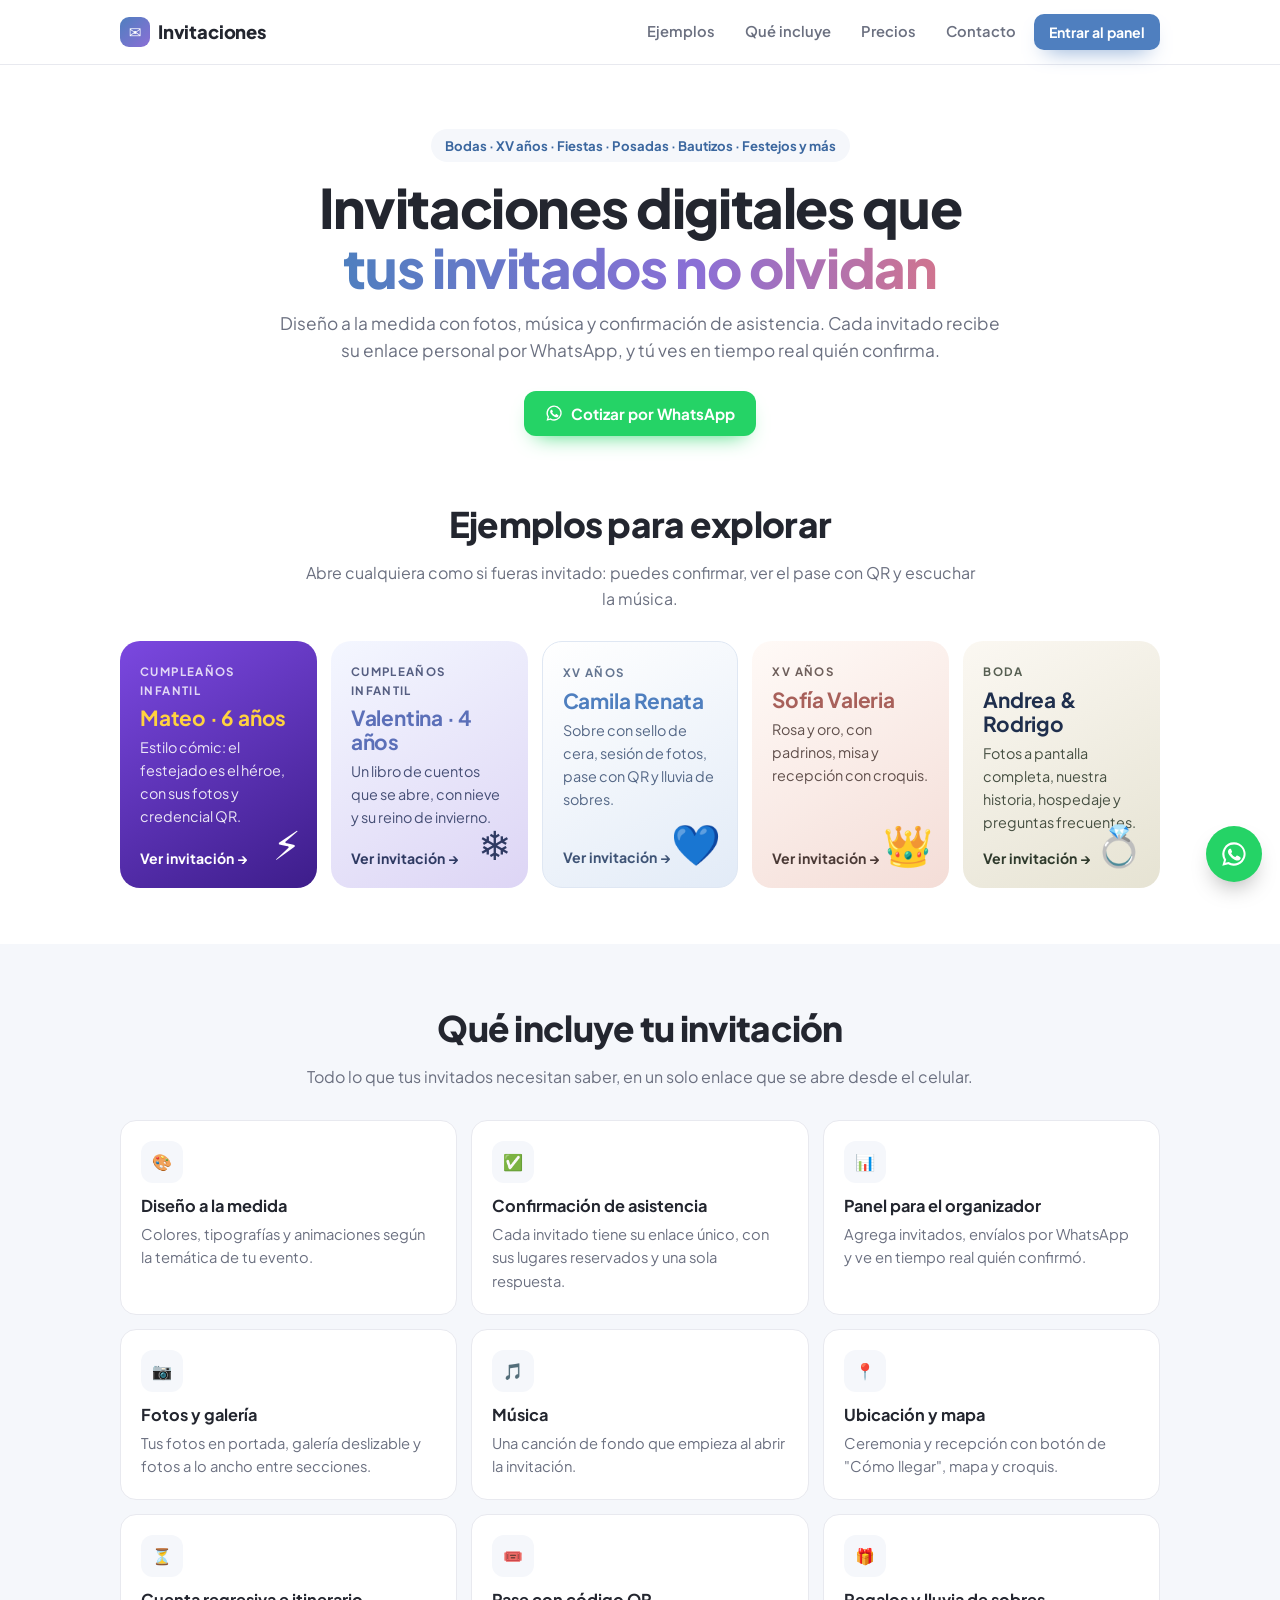
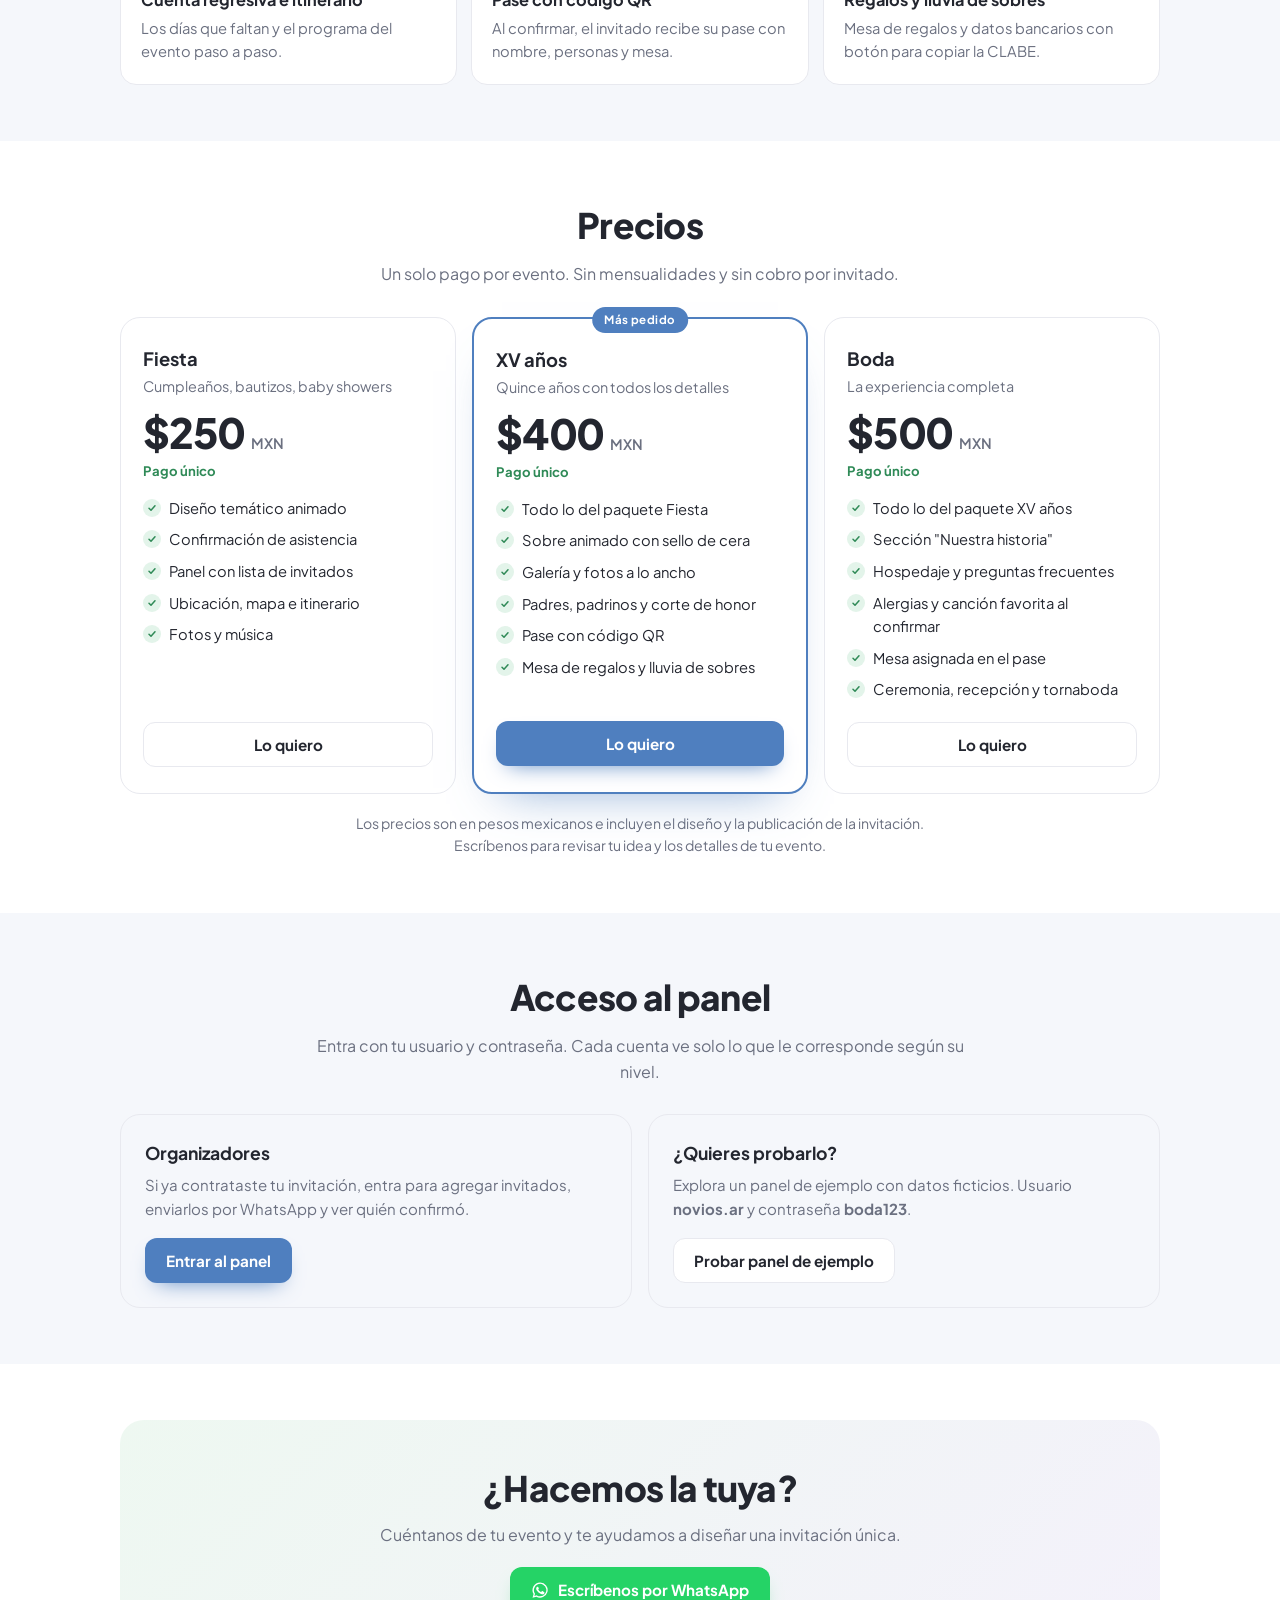
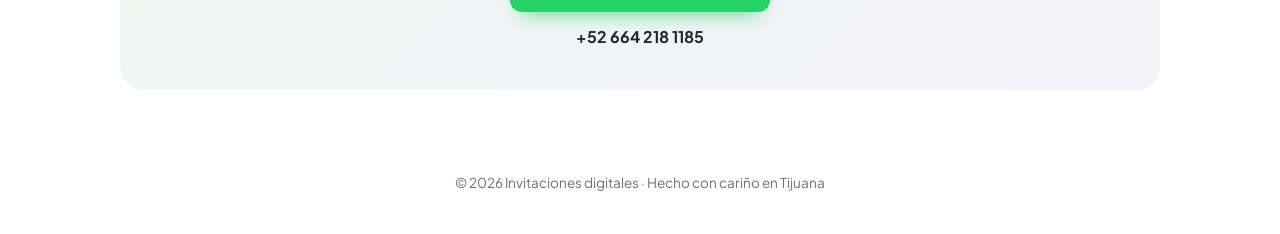
==== commit da52d348: "Add files via upload" ====
--- a/docs/index.html
+++ b/docs/index.html
@@ -50,7 +50,7 @@
     .sec-head p { margin: 0 auto; max-width: 56ch; color: var(--muted); }
 
     /* Demos */
-    .demos { display: grid; grid-template-columns: repeat(5, 1fr); gap: 14px; }
+    .demos { display: grid; grid-template-columns: repeat(var(--n, 5), 1fr); gap: 14px; }
     .demo { position: relative; display: flex; flex-direction: column; min-height: 200px; padding: 22px 20px 54px; border-radius: 20px; text-decoration: none; overflow: hidden; transition: transform .2s, box-shadow .2s; }
     .demo:hover { transform: translateY(-4px); box-shadow: 0 20px 40px -26px rgba(0,0,0,.45); }
     .demo small { font-weight: 700; font-size: .72rem; text-transform: uppercase; letter-spacing: .12em; opacity: .8; }
@@ -58,6 +58,10 @@
     .demo p { margin: 0; font-size: .9rem; opacity: .88; max-width: 24ch; }
     .demo .go { position: absolute; left: 20px; bottom: 18px; font-weight: 700; font-size: .88rem; }
     .demo .em { position: absolute; right: 16px; bottom: 12px; font-size: 40px; }
+    .demo.sk { background: linear-gradient(100deg, #f1f3f8 30%, #f8f9fc 50%, #f1f3f8 70%); background-size: 300% 100%; animation: sk 1.2s linear infinite; pointer-events: none; }
+    @keyframes sk { from { background-position: 100% 0 } to { background-position: 0 0 } }
+    .demos .demo { animation: fadeIn .35s ease both; }
+    @keyframes fadeIn { from { opacity: 0 } }
     .d1 { background: linear-gradient(150deg, #7b48e0, #3d1d8a); color: #fff; }
     .d1 b { color: #ffd23f; }
     .d2 { background: linear-gradient(150deg, #f4f7ff, #ddd5f5); color: #2f3a63; }
@@ -155,13 +159,7 @@
     <section id="demos" style="padding-top:20px">
       <div class="wrap">
         <div class="sec-head"><h2>Ejemplos para explorar</h2><p>Abre cualquiera como si fueras invitado: puedes confirmar, ver el pase con QR y escuchar la música.</p></div>
-        <div class="demos">
-          <a class="demo d1" data-demo="mateo-6|Tz4hQ8nLs3Ve"><small>Cumpleaños infantil</small><b>Mateo · 6 años</b><p>Estilo cómic: el festejado es el héroe, con sus fotos y credencial QR.</p><span class="go">Ver invitación →</span><span class="em">⚡</span></a>
-          <a class="demo d2" data-demo="valentina-4|Jm4pXc7wRd2N"><small>Cumpleaños infantil</small><b>Valentina · 4 años</b><p>Un libro de cuentos que se abre, con nieve y su reino de invierno.</p><span class="go">Ver invitación →</span><span class="em">❄️</span></a>
-          <a class="demo d4" data-demo="camila-xv|Az4mQr8tLp2W"><small>XV años</small><b>Camila Renata</b><p>Sobre con sello de cera, sesión de fotos, pase con QR y lluvia de sobres.</p><span class="go">Ver invitación →</span><span class="em">💙</span></a>
-          <a class="demo d3" data-demo="sofia-xv|Xv3dLw9sTe4K"><small>XV años</small><b>Sofía Valeria</b><p>Rosa y oro, con padrinos, misa y recepción con croquis.</p><span class="go">Ver invitación →</span><span class="em">👑</span></a>
-          <a class="demo d5" data-demo="andrea-rodrigo|Bd5kRt8mWq3Z"><small>Boda</small><b>Andrea & Rodrigo</b><p>Fotos a pantalla completa, nuestra historia, hospedaje y preguntas frecuentes.</p><span class="go">Ver invitación →</span><span class="em">💍</span></a>
-        </div>
+        <div class="demos" id="demos-list"></div>
       </div>
     </section>
 
@@ -237,6 +235,8 @@
   <a class="wa-float" data-wa="Hola, me interesa una invitación digital 💌" aria-label="WhatsApp"><svg class="ico" viewBox="0 0 24 24" fill="currentColor"><path d="M12 2a10 10 0 0 0-8.6 15.1L2 22l5-1.3A10 10 0 1 0 12 2zm0 18.2a8.2 8.2 0 0 1-4.2-1.2l-.3-.2-3 .8.8-2.9-.2-.3A8.2 8.2 0 1 1 12 20.2zm4.5-6.1c-.2-.1-1.5-.7-1.7-.8-.2-.1-.4-.1-.6.1l-.8 1c-.1.2-.3.2-.5.1a6.7 6.7 0 0 1-3.3-2.9c-.3-.4.2-.4.7-1.4.1-.2 0-.3 0-.4l-.8-1.8c-.2-.5-.4-.4-.6-.4h-.5a1 1 0 0 0-.7.3 3 3 0 0 0-.9 2.2 5.2 5.2 0 0 0 1.1 2.8 11.9 11.9 0 0 0 4.6 4c1.7.7 2.4.8 3.2.7a2.8 2.8 0 0 0 1.8-1.3 2.3 2.3 0 0 0 .2-1.3c-.1-.1-.2-.2-.5-.3z"/></svg></a>
 
   <script src="js/config.js"></script>
+  <script src="js/common.js"></script>
+  <script src="js/api.js"></script>
   <script>
     (function () {
       const C = window.APP_CONFIG || {}, K = C.CONTACTO || {}, P = C.PRECIOS || {};
@@ -262,13 +262,31 @@
         box.insertAdjacentHTML('beforeend', `<a class="soc" href="${K[n]}" target="_blank" rel="noopener" aria-label="${n}"><svg class="ico" viewBox="0 0 24 24">${icons[n]}</svg></a>`);
       });
       if (!box.children.length) box.remove();
-      // Demos: siempre en modo de ejemplo (no tocan la hoja de cálculo real)
-      document.querySelectorAll('[data-demo]').forEach(a => {
-        const [e, i] = a.dataset.demo.split('|');
-        a.href = 'invitacion.html?demo=1&e=' + encodeURIComponent(e) + '&i=' + encodeURIComponent(i);
-      });
-      // Si la portada se abre con ?demo=1, el botón del panel lleva al panel de ejemplo
-      if (new URLSearchParams(location.search).get('demo') === '1') ['navPanel', 'accPanel'].forEach(id => { document.getElementById(id).href = 'panel.html?demo=1'; });
+      // Demos: siempre en modo de ejemplo (no tocan la hoja de cálculo real).
+      // El super usuario elige en el panel cuáles se muestran.
+      const esc = t => String(t).replace(/[&<>"]/g, c => ({ '&': '&amp;', '<': '&lt;', '>': '&gt;', '"': '&quot;' }[c]));
+      const paint = (ocultas) => {
+        const list = (C.DEMOS || []).filter(d => !(ocultas || []).includes(d.id));
+        const box = document.getElementById('demos-list');
+        box.innerHTML = list.map(d => `<a class="demo ${esc(d.cls)}" href="invitacion.html?demo=1&e=${encodeURIComponent(d.id)}&i=${encodeURIComponent(d.i)}"><small>${esc(d.tipo)}</small><b>${esc(d.titulo)}</b><p>${esc(d.texto)}</p><span class="go">Ver invitación →</span><span class="em">${d.em}</span></a>`).join('');
+        box.style.setProperty('--n', Math.max(1, Math.min(5, list.length)));
+        document.getElementById('demos').hidden = !list.length;
+      };
+      // Sin parpadeo: usa la última selección conocida (si existe) y, si no, tarjetas "cargando"
+      const KEY = 'inv_demos_ocultas';
+      let cached = null;
+      try { cached = JSON.parse(localStorage.getItem(KEY)); } catch (e) {}
+      const box0 = document.getElementById('demos-list');
+      if (Array.isArray(cached)) paint(cached);
+      else { box0.style.setProperty('--n', 3); box0.innerHTML = '<div class="demo sk"></div>'.repeat(3); }
+      let done = false;
+      const finish = (ocultas) => {
+        if (done) return; done = true;
+        if (JSON.stringify(ocultas) !== JSON.stringify(cached)) paint(ocultas);
+        try { localStorage.setItem(KEY, JSON.stringify(ocultas)); } catch (e) {}
+      };
+      API.call('getSite').then(site => finish((site || {}).demosOcultas || [])).catch(() => finish(cached || []));
+      setTimeout(() => finish(cached || []), 6000); // si el servidor no responde, muestra lo último conocido
       document.getElementById('yr').textContent = new Date().getFullYear();
     })();
   </script>
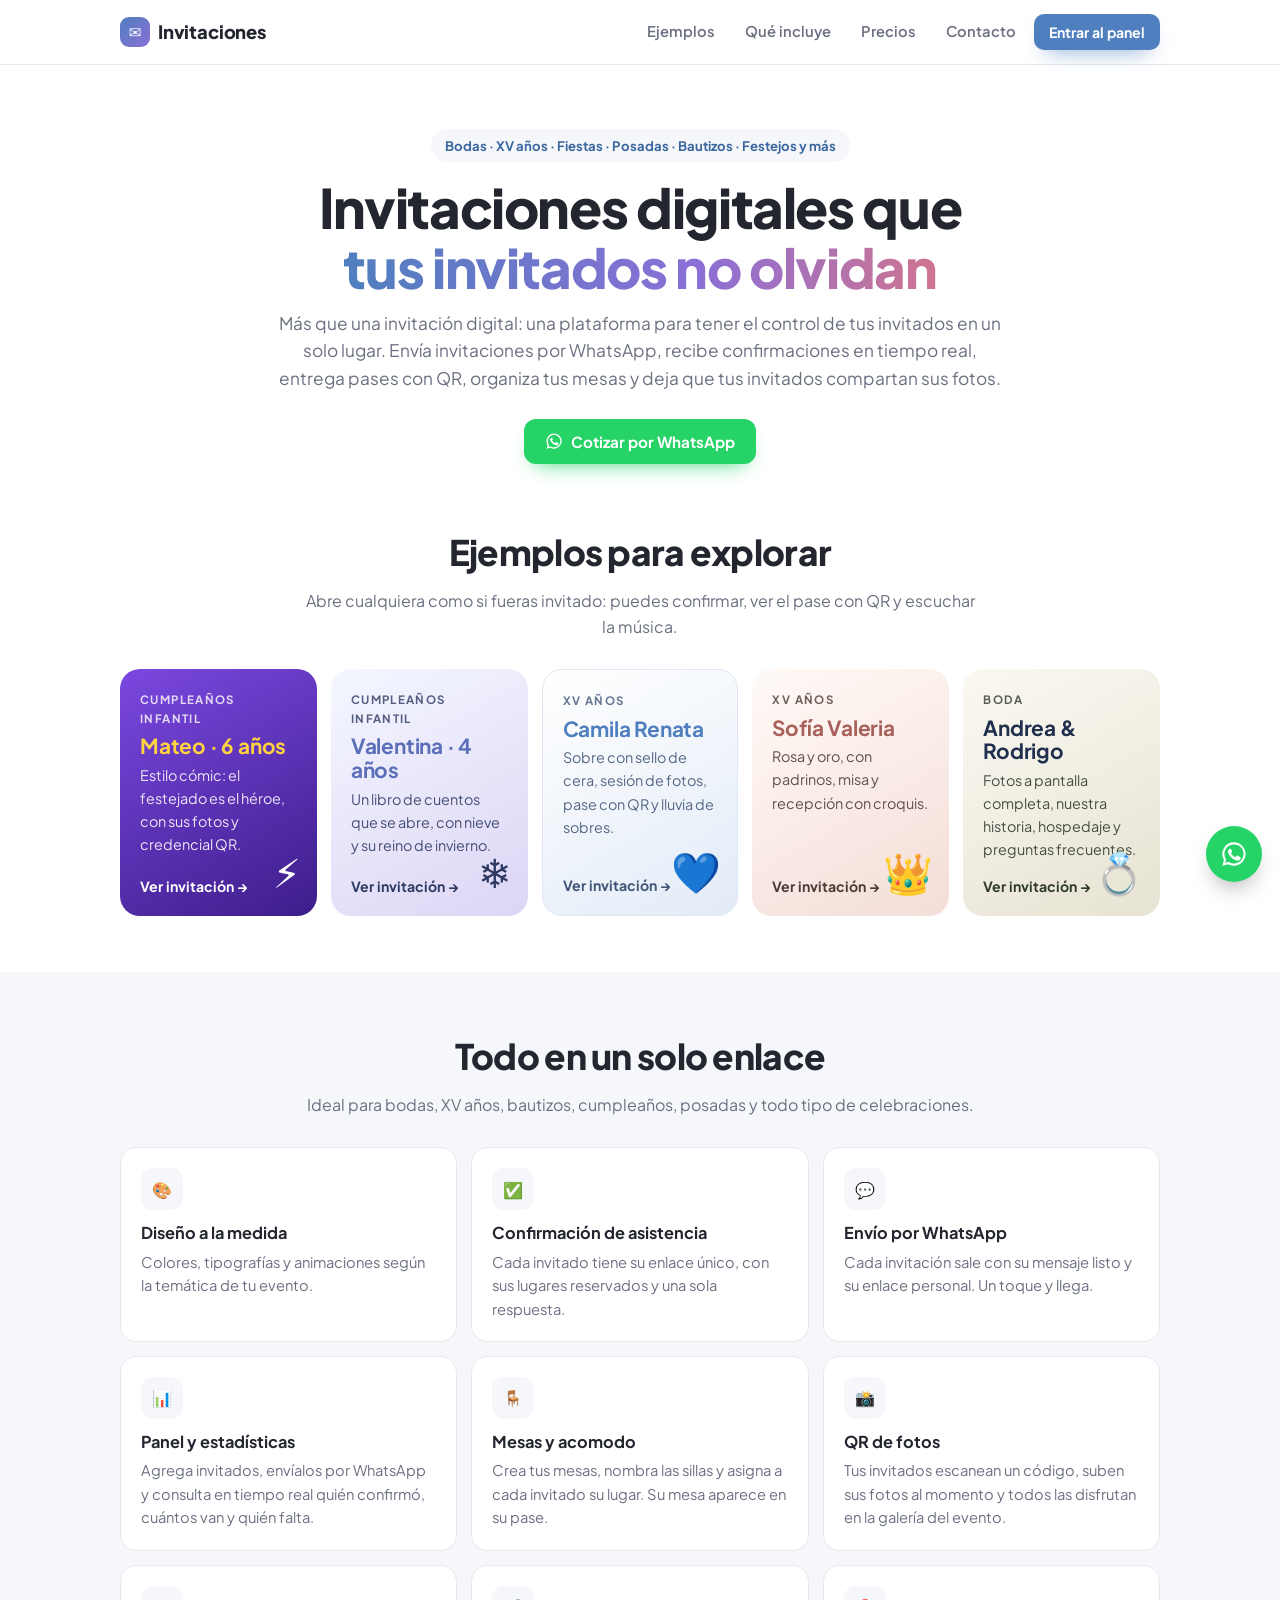
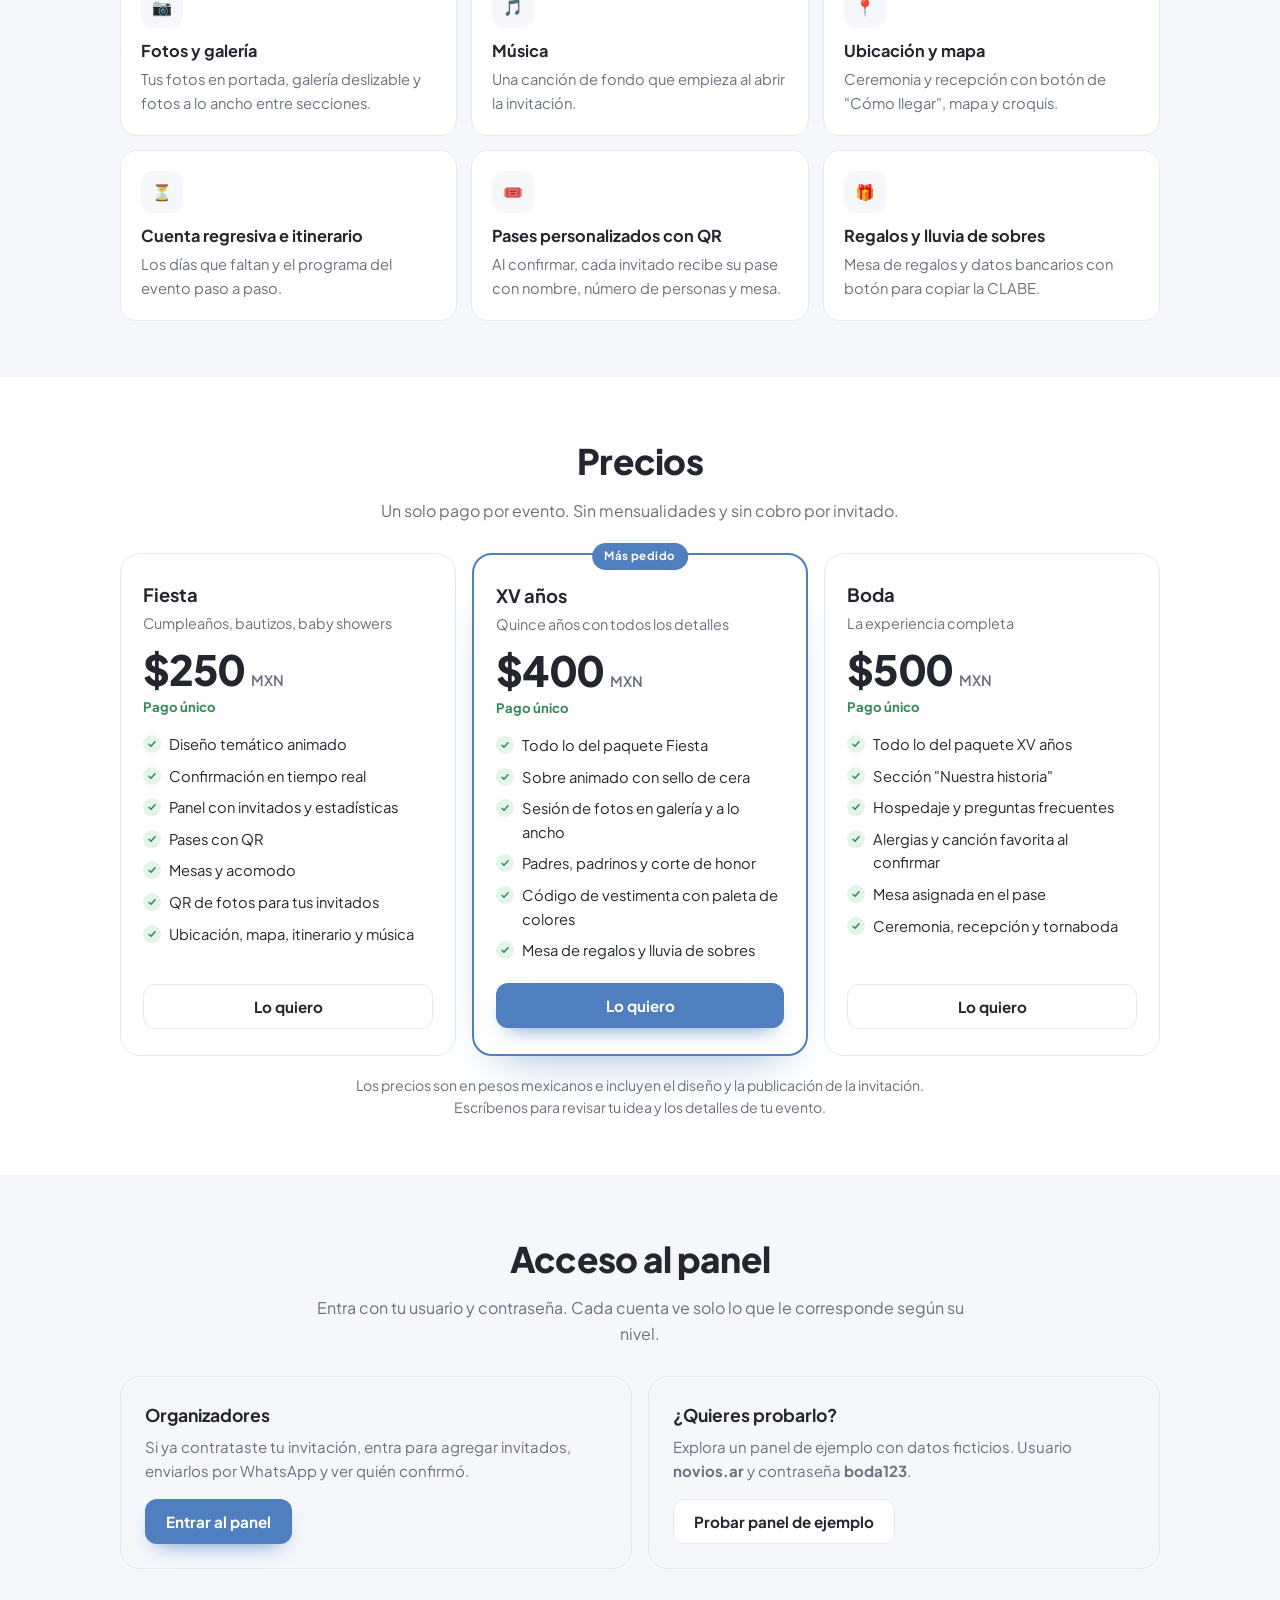
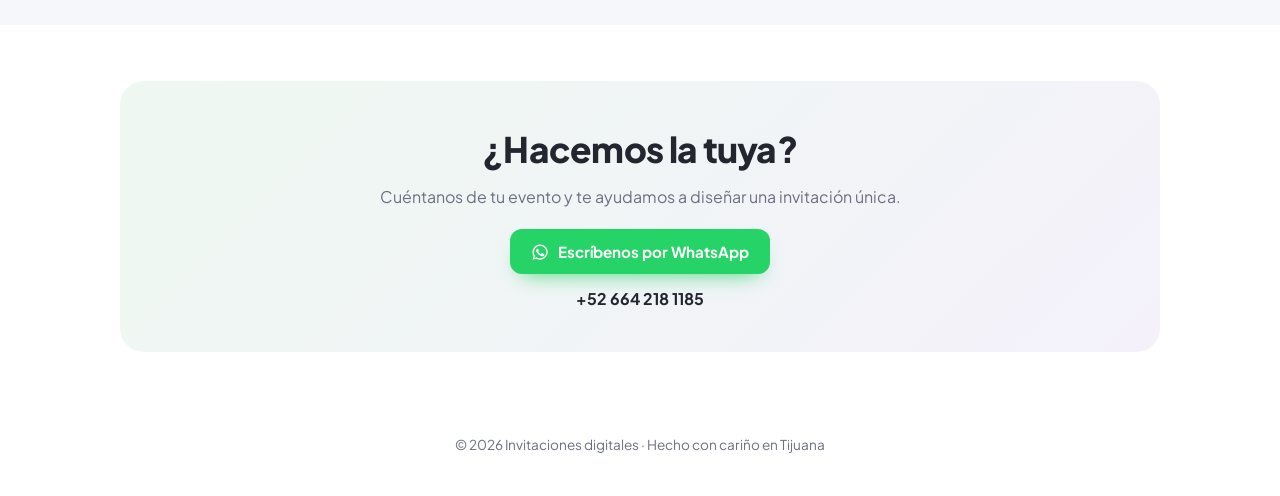
==== commit 7d33318a: "Add files via upload" ====
--- a/docs/index.html
+++ b/docs/index.html
@@ -149,7 +149,7 @@
       <div class="wrap">
         <span class="pill">Bodas · XV años · Fiestas · Posadas · Bautizos · Festejos y más</span>
         <h1>Invitaciones digitales que <span>tus invitados no olvidan</span></h1>
-        <p class="lead">Diseño a la medida con fotos, música y confirmación de asistencia. Cada invitado recibe su enlace personal por WhatsApp, y tú ves en tiempo real quién confirma.</p>
+        <p class="lead">Más que una invitación digital: una plataforma para tener el control de tus invitados en un solo lugar. Envía invitaciones por WhatsApp, recibe confirmaciones en tiempo real, entrega pases con QR, organiza tus mesas y deja que tus invitados compartan sus fotos.</p>
         <div class="hero-cta">
           <a class="btn wa" data-wa="Hola, me interesa una invitación digital 💌"><svg class="ico" viewBox="0 0 24 24" fill="currentColor"><path d="M12 2a10 10 0 0 0-8.6 15.1L2 22l5-1.3A10 10 0 1 0 12 2zm0 18.2a8.2 8.2 0 0 1-4.2-1.2l-.3-.2-3 .8.8-2.9-.2-.3A8.2 8.2 0 1 1 12 20.2zm4.5-6.1c-.2-.1-1.5-.7-1.7-.8-.2-.1-.4-.1-.6.1l-.8 1c-.1.2-.3.2-.5.1a6.7 6.7 0 0 1-3.3-2.9c-.3-.4.2-.4.7-1.4.1-.2 0-.3 0-.4l-.8-1.8c-.2-.5-.4-.4-.6-.4h-.5a1 1 0 0 0-.7.3 3 3 0 0 0-.9 2.2 5.2 5.2 0 0 0 1.1 2.8 11.9 11.9 0 0 0 4.6 4c1.7.7 2.4.8 3.2.7a2.8 2.8 0 0 0 1.8-1.3 2.3 2.3 0 0 0 .2-1.3c-.1-.1-.2-.2-.5-.3z"/></svg> Cotizar por WhatsApp</a>
         </div>
@@ -165,16 +165,19 @@
 
     <section id="incluye" class="bg-soft">
       <div class="wrap">
-        <div class="sec-head"><h2>Qué incluye tu invitación</h2><p>Todo lo que tus invitados necesitan saber, en un solo enlace que se abre desde el celular.</p></div>
+        <div class="sec-head"><h2>Todo en un solo enlace</h2><p>Ideal para bodas, XV años, bautizos, cumpleaños, posadas y todo tipo de celebraciones.</p></div>
         <div class="feats">
           <div class="feat"><div class="fi">🎨</div><h3>Diseño a la medida</h3><p>Colores, tipografías y animaciones según la temática de tu evento.</p></div>
           <div class="feat"><div class="fi">✅</div><h3>Confirmación de asistencia</h3><p>Cada invitado tiene su enlace único, con sus lugares reservados y una sola respuesta.</p></div>
-          <div class="feat"><div class="fi">📊</div><h3>Panel para el organizador</h3><p>Agrega invitados, envíalos por WhatsApp y ve en tiempo real quién confirmó.</p></div>
+          <div class="feat"><div class="fi">💬</div><h3>Envío por WhatsApp</h3><p>Cada invitación sale con su mensaje listo y su enlace personal. Un toque y llega.</p></div>
+          <div class="feat"><div class="fi">📊</div><h3>Panel y estadísticas</h3><p>Agrega invitados, envíalos por WhatsApp y consulta en tiempo real quién confirmó, cuántos van y quién falta.</p></div>
+          <div class="feat"><div class="fi">🪑</div><h3>Mesas y acomodo</h3><p>Crea tus mesas, nombra las sillas y asigna a cada invitado su lugar. Su mesa aparece en su pase.</p></div>
+          <div class="feat"><div class="fi">📸</div><h3>QR de fotos</h3><p>Tus invitados escanean un código, suben sus fotos al momento y todos las disfrutan en la galería del evento.</p></div>
           <div class="feat"><div class="fi">📷</div><h3>Fotos y galería</h3><p>Tus fotos en portada, galería deslizable y fotos a lo ancho entre secciones.</p></div>
           <div class="feat"><div class="fi">🎵</div><h3>Música</h3><p>Una canción de fondo que empieza al abrir la invitación.</p></div>
           <div class="feat"><div class="fi">📍</div><h3>Ubicación y mapa</h3><p>Ceremonia y recepción con botón de "Cómo llegar", mapa y croquis.</p></div>
           <div class="feat"><div class="fi">⏳</div><h3>Cuenta regresiva e itinerario</h3><p>Los días que faltan y el programa del evento paso a paso.</p></div>
-          <div class="feat"><div class="fi">🎟️</div><h3>Pase con código QR</h3><p>Al confirmar, el invitado recibe su pase con nombre, personas y mesa.</p></div>
+          <div class="feat"><div class="fi">🎟️</div><h3>Pases personalizados con QR</h3><p>Al confirmar, cada invitado recibe su pase con nombre, número de personas y mesa.</p></div>
           <div class="feat"><div class="fi">🎁</div><h3>Regalos y lluvia de sobres</h3><p>Mesa de regalos y datos bancarios con botón para copiar la CLABE.</p></div>
         </div>
       </div>
@@ -187,14 +190,14 @@
           <div class="plan">
             <h3>Fiesta</h3><p class="for">Cumpleaños, bautizos, baby showers</p>
             <div class="price"><span data-price="fiesta">$250</span> <small>MXN</small></div><p class="once">Pago único</p>
-            <ul><li>Diseño temático animado</li><li>Confirmación de asistencia</li><li>Panel con lista de invitados</li><li>Ubicación, mapa e itinerario</li><li>Fotos y música</li></ul>
+            <ul><li>Diseño temático animado</li><li>Confirmación en tiempo real</li><li>Panel con invitados y estadísticas</li><li>Pases con QR</li><li>Mesas y acomodo</li><li>QR de fotos para tus invitados</li><li>Ubicación, mapa, itinerario y música</li></ul>
             <a class="btn line" data-wa="Hola, me interesa una invitación digital para fiesta ($250) 🎉">Lo quiero</a>
           </div>
           <div class="plan hl">
             <span class="tag">Más pedido</span>
             <h3>XV años</h3><p class="for">Quince años con todos los detalles</p>
             <div class="price"><span data-price="xv">$400</span> <small>MXN</small></div><p class="once">Pago único</p>
-            <ul><li>Todo lo del paquete Fiesta</li><li>Sobre animado con sello de cera</li><li>Galería y fotos a lo ancho</li><li>Padres, padrinos y corte de honor</li><li>Pase con código QR</li><li>Mesa de regalos y lluvia de sobres</li></ul>
+            <ul><li>Todo lo del paquete Fiesta</li><li>Sobre animado con sello de cera</li><li>Sesión de fotos en galería y a lo ancho</li><li>Padres, padrinos y corte de honor</li><li>Código de vestimenta con paleta de colores</li><li>Mesa de regalos y lluvia de sobres</li></ul>
             <a class="btn primary" data-wa="Hola, me interesa una invitación digital de XV años ($400) 👑">Lo quiero</a>
           </div>
           <div class="plan">
